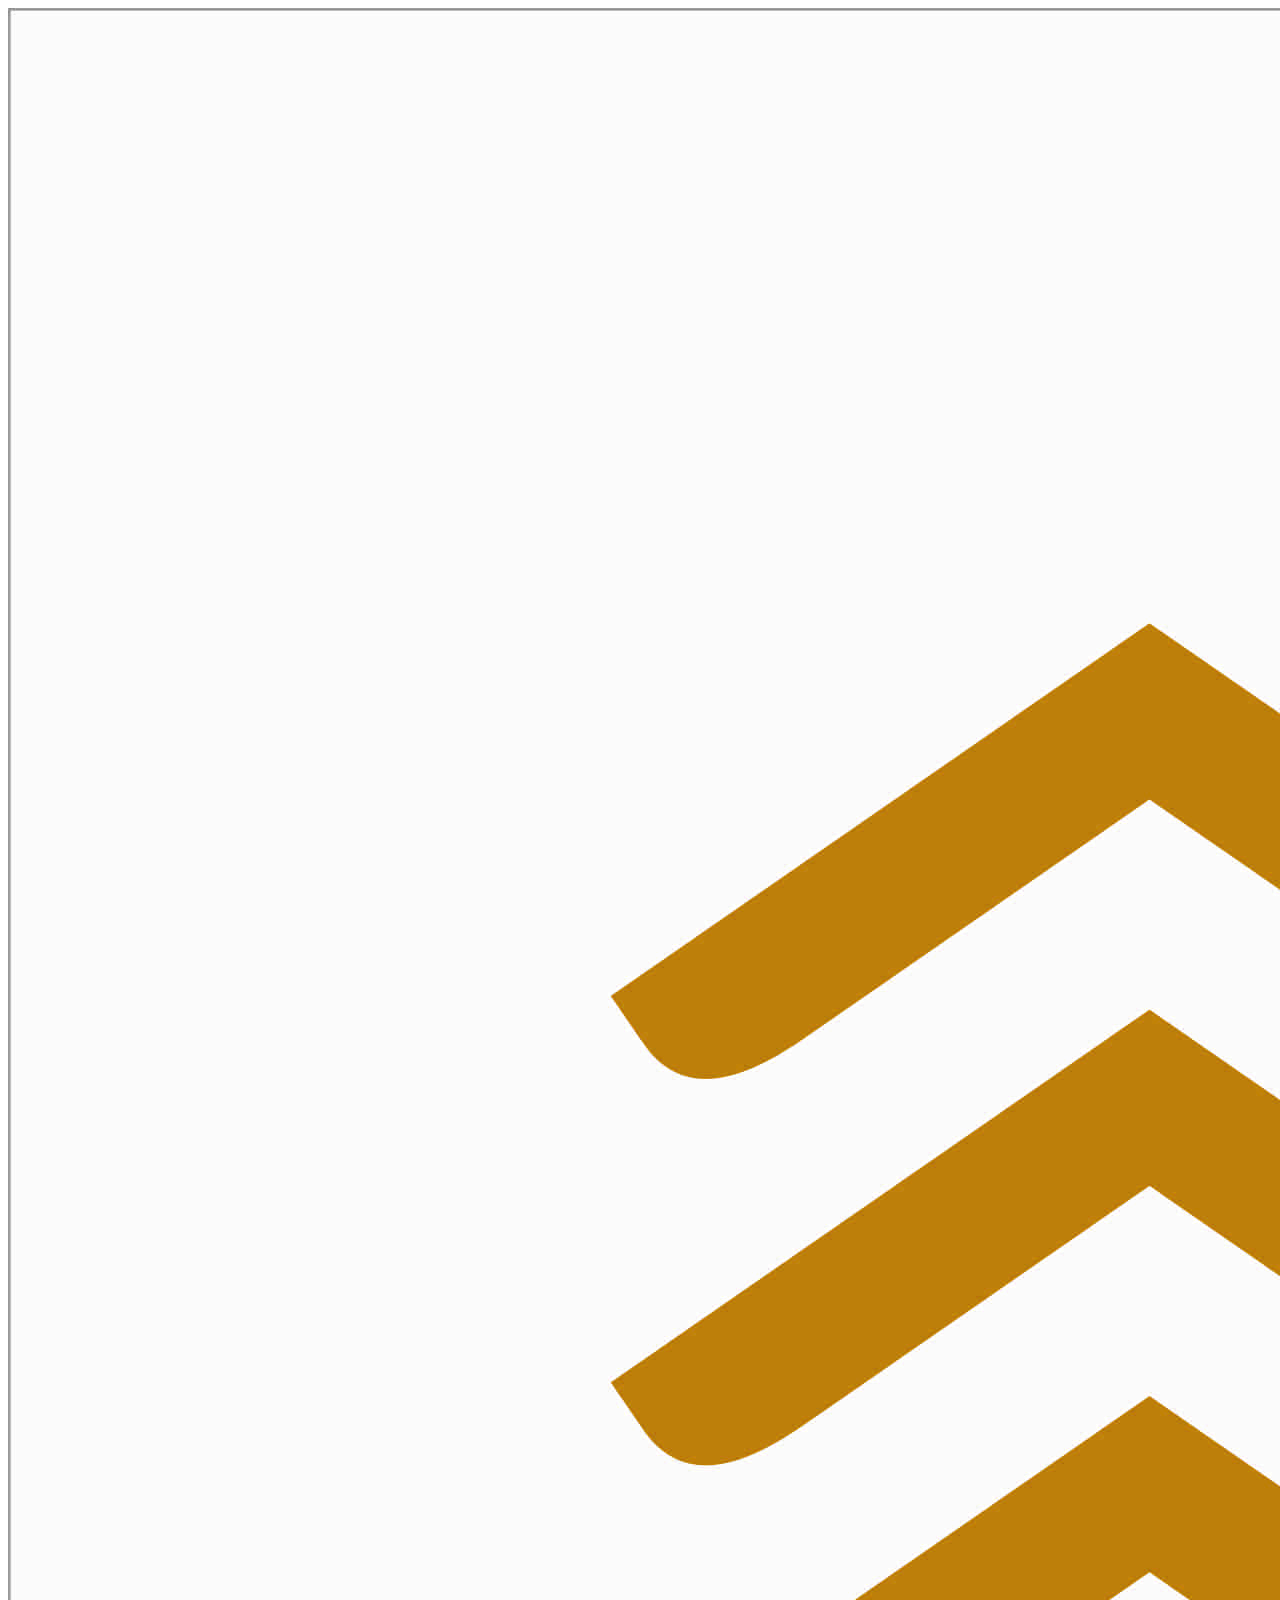
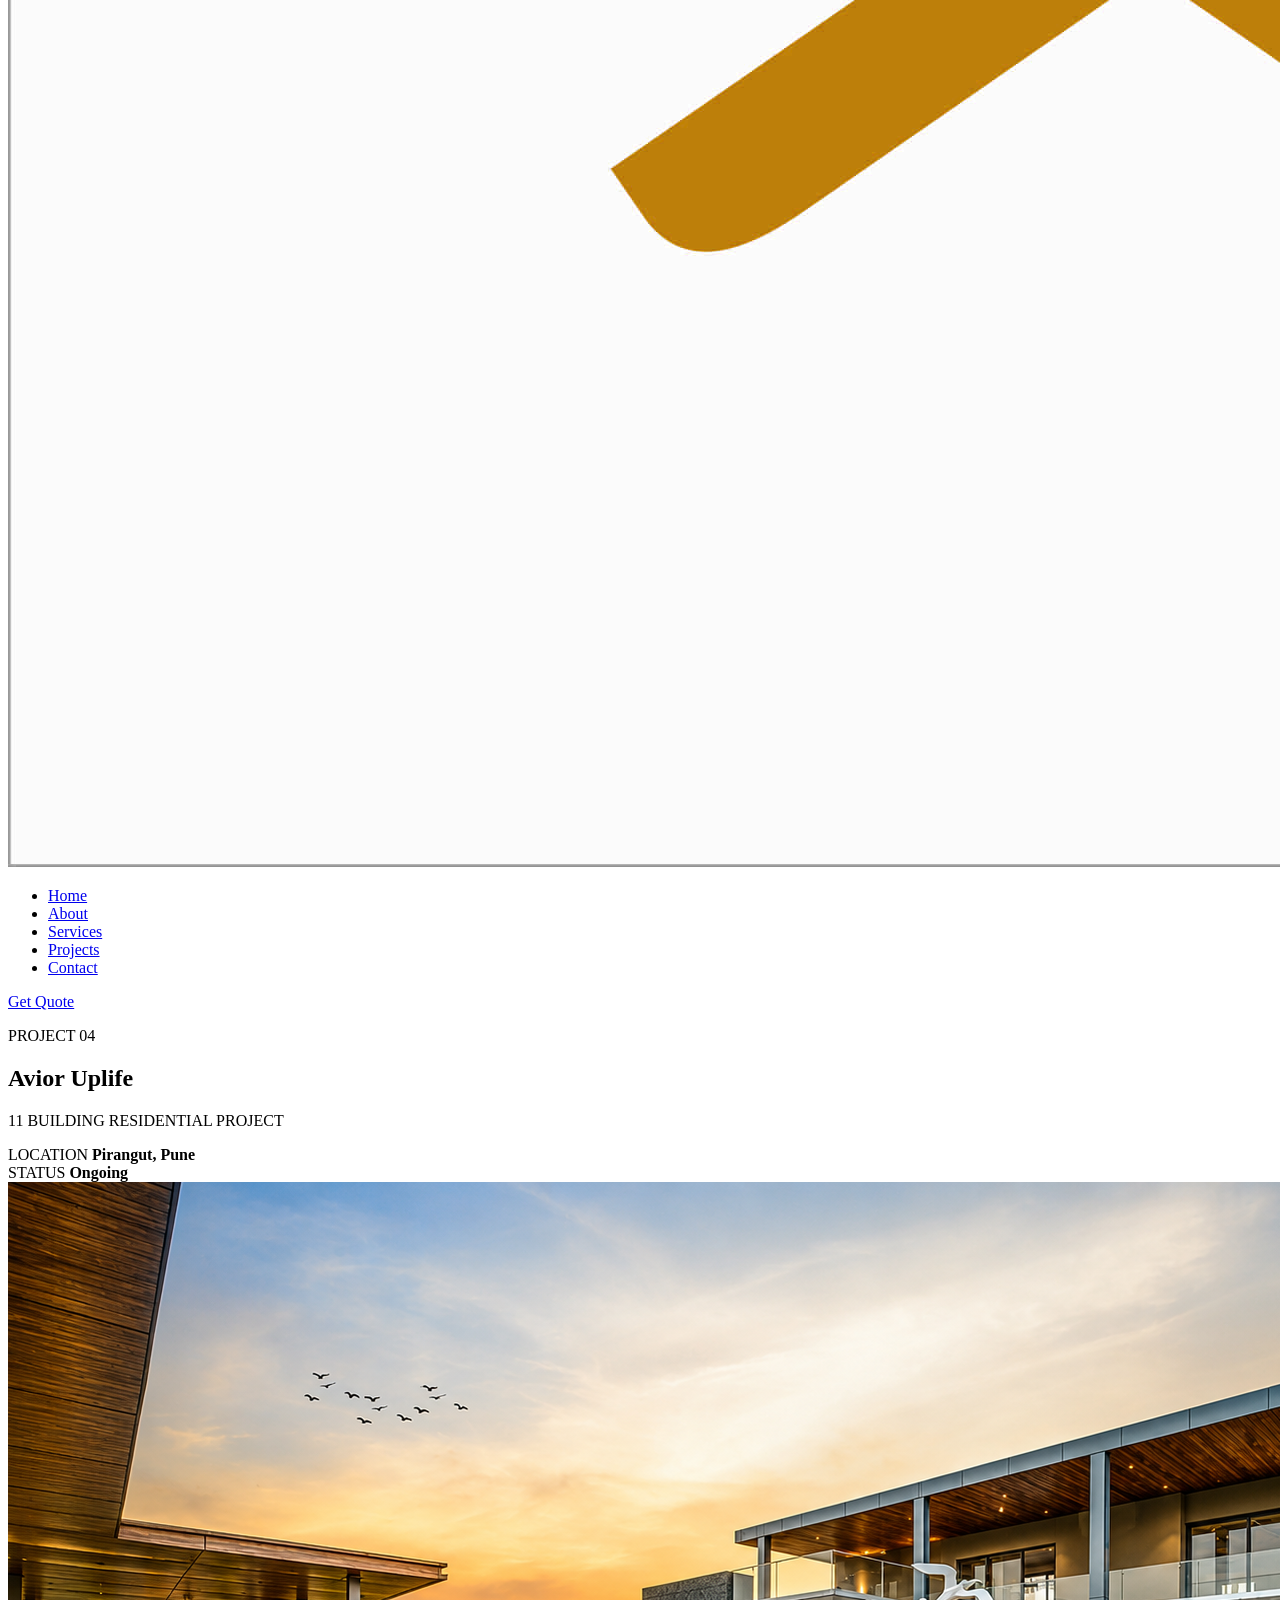
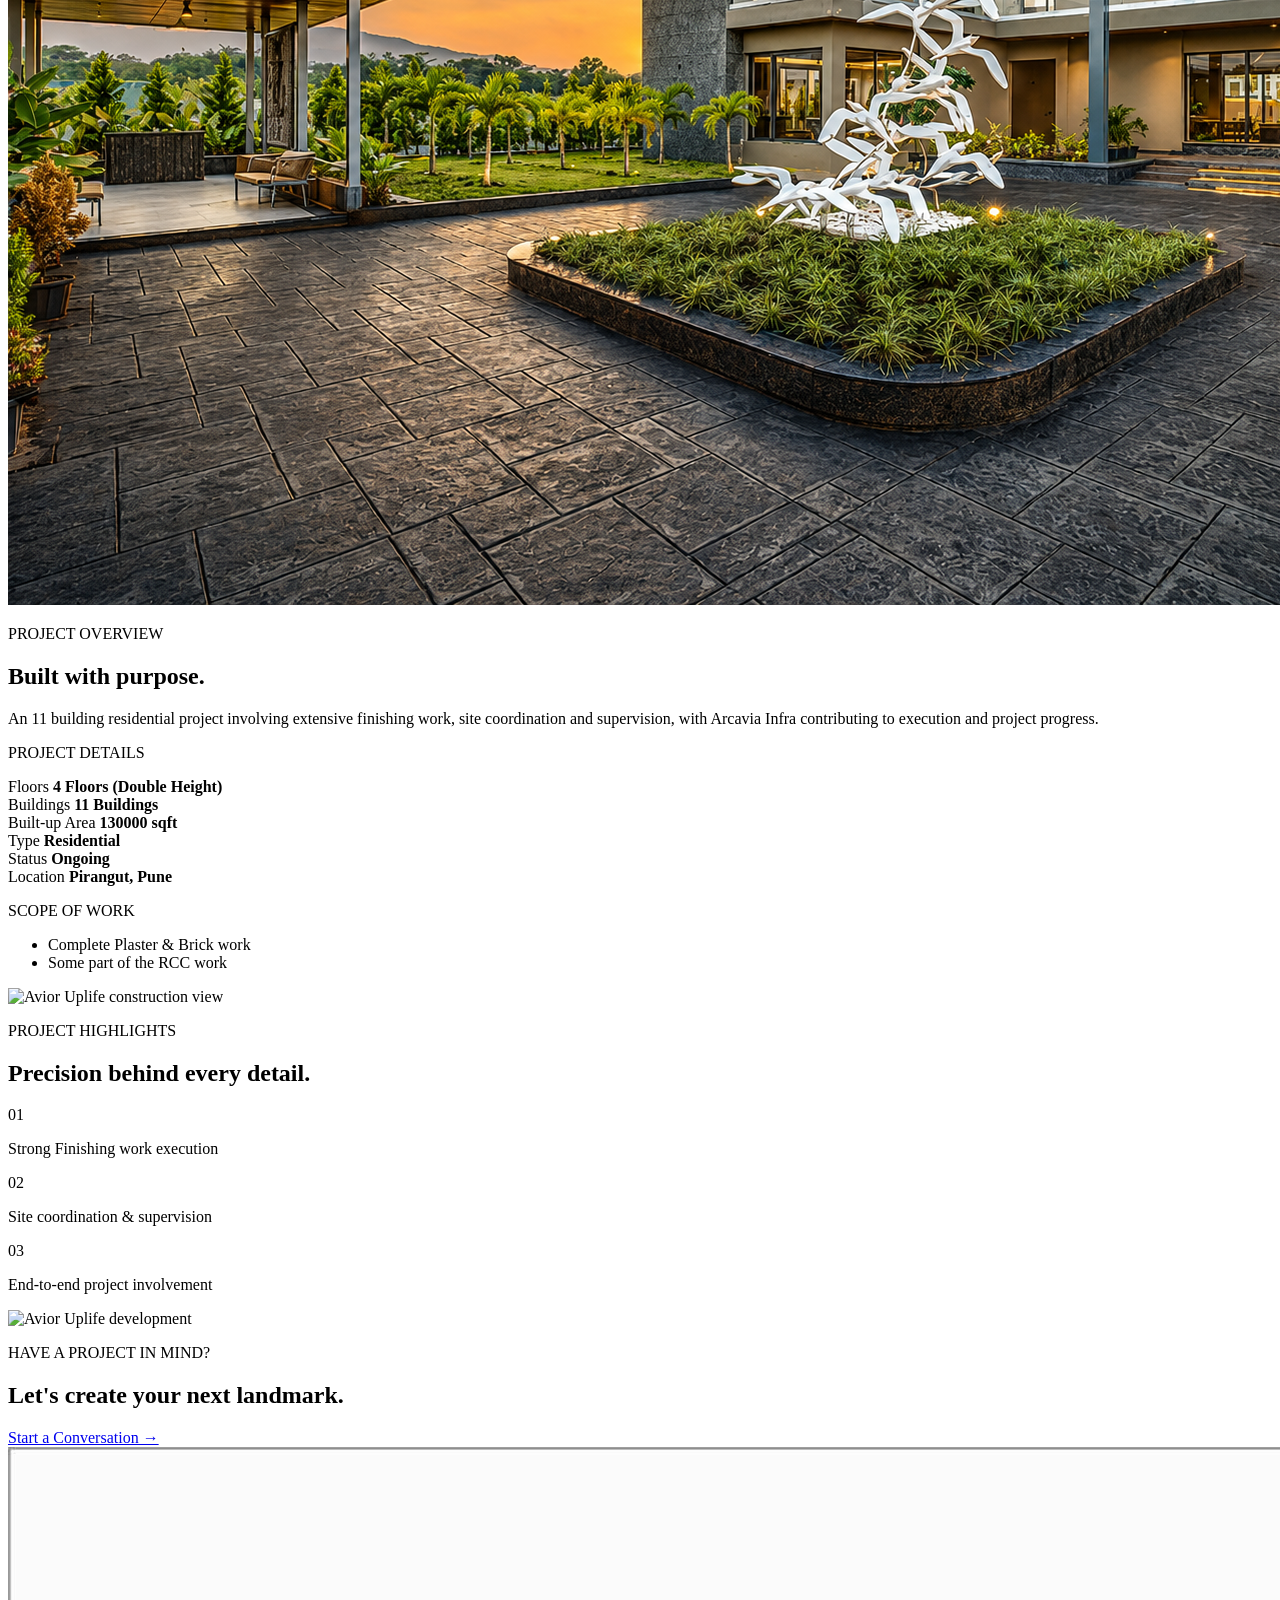
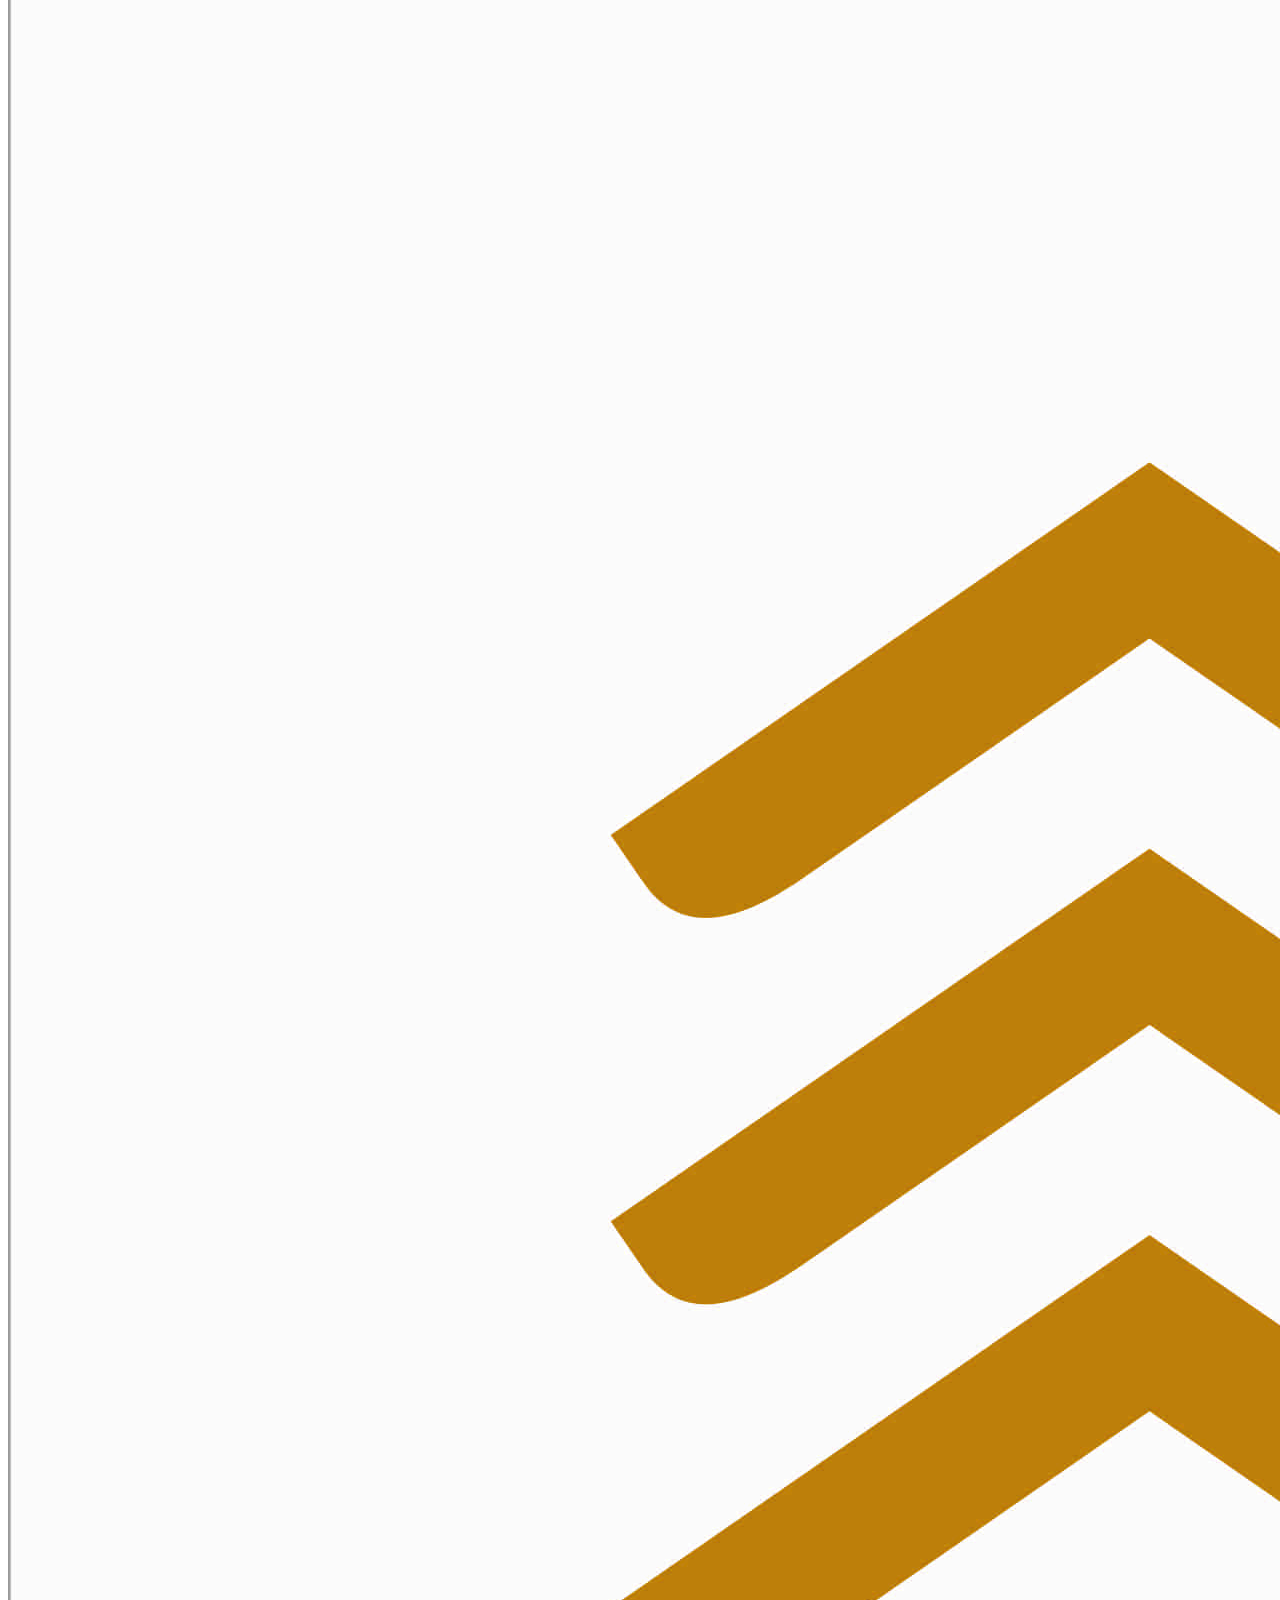
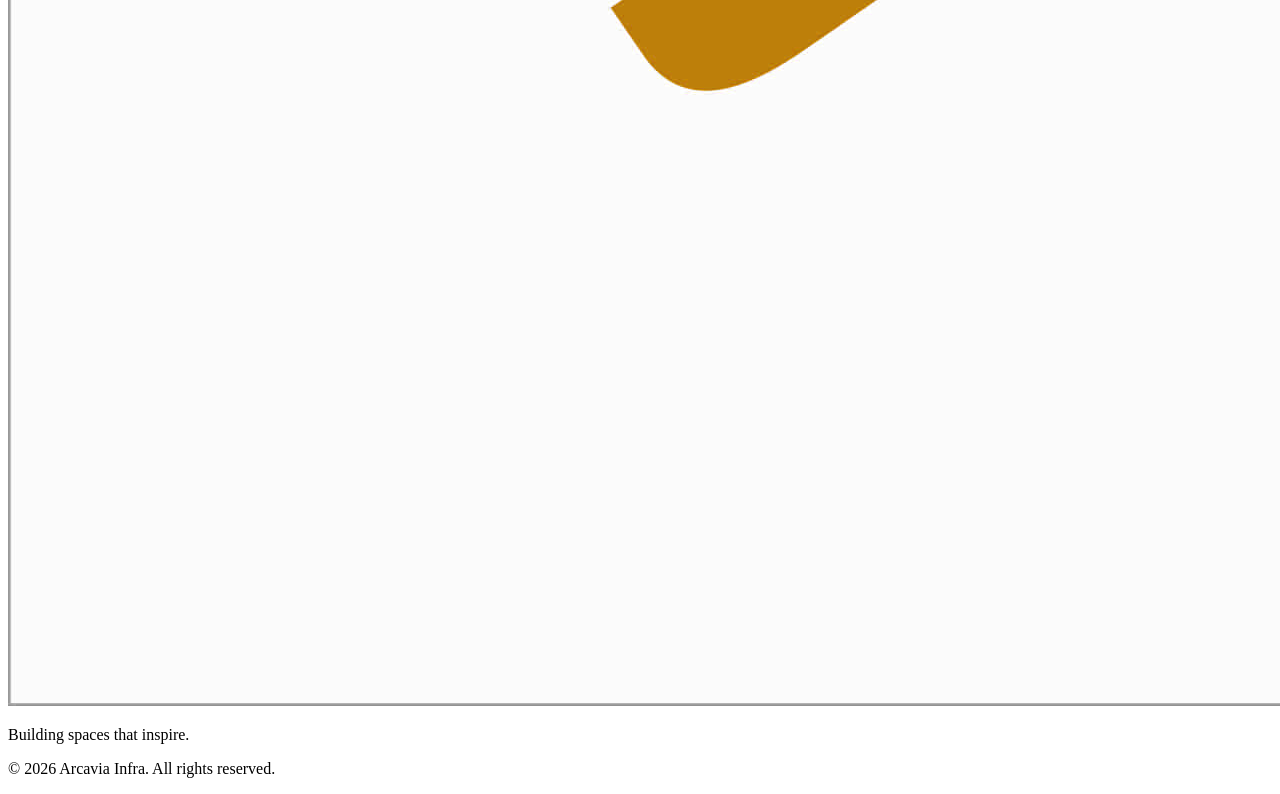
==== avioruplife.html @ a392d211 "Initial website" ====
<!DOCTYPE html>
<html lang="en">

<head>

    <meta charset="UTF-8">

    <meta
        name="viewport"
        content="width=device-width, initial-scale=1.0"
    >

    <title>Avior Uplife | Arcavia Infra</title>


    <!-- =====================================================
         GOOGLE FONTS
    ====================================================== -->

    <link rel="preconnect" href="https://fonts.googleapis.com">

    <link rel="preconnect" href="https://fonts.gstatic.com" crossorigin>

    <link
        href="https://fonts.googleapis.com/css2?family=Cormorant+Garamond:wght@500;600;700&family=Manrope:wght@300;400;500;600;700;800&display=swap"
        rel="stylesheet"
    >


    <!-- =====================================================
         PROJECT CSS
    ====================================================== -->

    <link
        rel="stylesheet"
        href="css/avioruplife.css"
    >

</head>


<body>


<!-- =====================================================
     CUSTOM CURSOR
===================================================== -->

<div class="cursor"></div>

<div class="cursor-dot"></div>



<!-- =====================================================
     NAVBAR
===================================================== -->

<header class="site-header">

    <nav class="navbar">


        <!-- LOGO -->

        <a
            href="index.html"
            class="logo"
        >

            <img
                src="Assets/Images/logo.png"
                alt="Arcavia Infra"
            >

        </a>



        <!-- NAVIGATION -->

        <ul class="nav-links">

            <li>
                <a href="index.html">
                    Home
                </a>
            </li>


            <li>
                <a href="index.html#about">
                    About
                </a>
            </li>


            <li>
                <a href="index.html#services">
                    Services
                </a>
            </li>


            <li>
                <a href="projects.html">
                    Projects
                </a>
            </li>


            <li>
                <a href="index.html#contact">
                    Contact
                </a>
            </li>

        </ul>



        <!-- GET QUOTE -->

        <a
            href="index.html#contact"
            class="quote-button"
        >
            Get Quote
        </a>


    </nav>

</header>




<!-- =====================================================
     PROJECT INTRO
===================================================== -->

<section class="project-intro">

    <div class="intro-content">


        <p class="section-tag">
            PROJECT 04
        </p>


        <h1>
            Avior <span>Uplife</span>
        </h1>


        <p class="project-category">
            11 BUILDING RESIDENTIAL PROJECT
        </p>


        <div class="project-meta">


            <!-- LOCATION -->

            <div class="meta-item">

                <span>
                    LOCATION
                </span>

                <strong>
                    Pirangut, Pune
                </strong>

            </div>



            <!-- STATUS -->

            <div class="meta-item">

                <span>
                    STATUS
                </span>

                <strong>
                    Ongoing
                </strong>

            </div>


        </div>

    </div>

</section>




<!-- =====================================================
     IMAGE 01
===================================================== -->

<section class="project-image-section">

    <div class="project-image-wrapper">

        <img
            src="Assets/Images/AviorUplife.png"
            alt="Avior Uplife residential development"
        >

    </div>

</section>




<!-- =====================================================
     PROJECT OVERVIEW
===================================================== -->

<section class="overview-section">


    <div class="overview-title">

        <p class="section-tag">
            PROJECT OVERVIEW
        </p>


        <h2>
            Built with
            <span>purpose.</span>
        </h2>

    </div>



    <div class="overview-text">

        <p>

            An 11 building residential project
            involving extensive finishing work,
            site coordination and supervision,
            with Arcavia Infra contributing to
            execution and project progress.

        </p>

    </div>


</section>




<!-- =====================================================
     PROJECT INFORMATION
===================================================== -->

<section class="information-section">


    <!-- =================================================
         PROJECT DETAILS
    ================================================== -->

    <div class="information-block">

        <p class="section-tag">
            PROJECT DETAILS
        </p>


        <div class="information-list">


            <!-- FLOORS -->

            <div class="information-row">

                <span>
                    Floors
                </span>

                <strong>
                    4 Floors (Double Height)
                </strong>

            </div>



            <!-- BUILDINGS -->

            <div class="information-row">

                <span>
                    Buildings
                </span>

                <strong>
                    11 Buildings
                </strong>

            </div>



            <!-- AREA -->

            <div class="information-row">

                <span>
                    Built-up Area
                </span>

                <strong>
                    130000 sqft
                </strong>

            </div>



            <!-- TYPE -->

            <div class="information-row">

                <span>
                    Type
                </span>

                <strong>
                    Residential
                </strong>

            </div>



            <!-- STATUS -->

            <div class="information-row">

                <span>
                    Status
                </span>

                <strong>
                    Ongoing
                </strong>

            </div>



            <!-- LOCATION -->

            <div class="information-row">

                <span>
                    Location
                </span>

                <strong>
                    Pirangut, Pune
                </strong>

            </div>


        </div>

    </div>



    <!-- =================================================
         SCOPE OF WORK
    ================================================== -->

    <div class="information-block">

        <p class="section-tag">
            SCOPE OF WORK
        </p>


        <ul class="scope-list">

            <li>
                Complete Plaster &amp; Brick work
            </li>

            <li>
                Some part of the RCC work
            </li>

        </ul>


    </div>


</section>




<!-- =====================================================
     IMAGE 02
===================================================== -->

<section class="project-image-section gallery-section">

    <div class="project-image-wrapper">

        <img
            src="Assets/Images/AviorUplife2.png"
            alt="Avior Uplife construction view"
        >

    </div>

</section>




<!-- =====================================================
     PROJECT HIGHLIGHTS
===================================================== -->

<section class="highlights-section">


    <div class="highlights-title">

        <p class="section-tag">
            PROJECT HIGHLIGHTS
        </p>


        <h2>

            Precision behind
            <span>every detail.</span>

        </h2>

    </div>



    <div class="highlights-list">


        <!-- HIGHLIGHT 01 -->

        <div class="highlight-item">

            <span>
                01
            </span>

            <p>
                Strong Finishing work execution
            </p>

        </div>



        <!-- HIGHLIGHT 02 -->

        <div class="highlight-item">

            <span>
                02
            </span>

            <p>
                Site coordination &amp; supervision
            </p>

        </div>



        <!-- HIGHLIGHT 03 -->

        <div class="highlight-item">

            <span>
                03
            </span>

            <p>
                End-to-end project involvement
            </p>

        </div>


    </div>


</section>




<!-- =====================================================
     IMAGE 03
===================================================== -->

<section class="project-image-section gallery-section">

    <div class="project-image-wrapper">

        <img
            src="Assets/Images/AviorUplife3.png"
            alt="Avior Uplife development"
        >

    </div>

</section>




<!-- =====================================================
     CTA
===================================================== -->

<section class="project-cta">


    <p class="section-tag">
        HAVE A PROJECT IN MIND?
    </p>


    <h2>

        Let's create your
        <span>next landmark.</span>

    </h2>


    <a
        href="index.html#contact"
        class="primary-button"
    >

        Start a Conversation →

    </a>


</section>




<!-- =====================================================
     FOOTER
===================================================== -->

<footer class="site-footer">


    <div class="footer-left">

        <img
            src="Assets/Images/logo.png"
            alt="Arcavia Infra"
        >


        <p>
            Building spaces that inspire.
        </p>

    </div>


    <p class="copyright">

        © 2026 Arcavia Infra. All rights reserved.

    </p>


</footer>




<!-- =====================================================
     JAVASCRIPT
===================================================== -->

<script src="JS/main.js"></script>


</body>

</html>
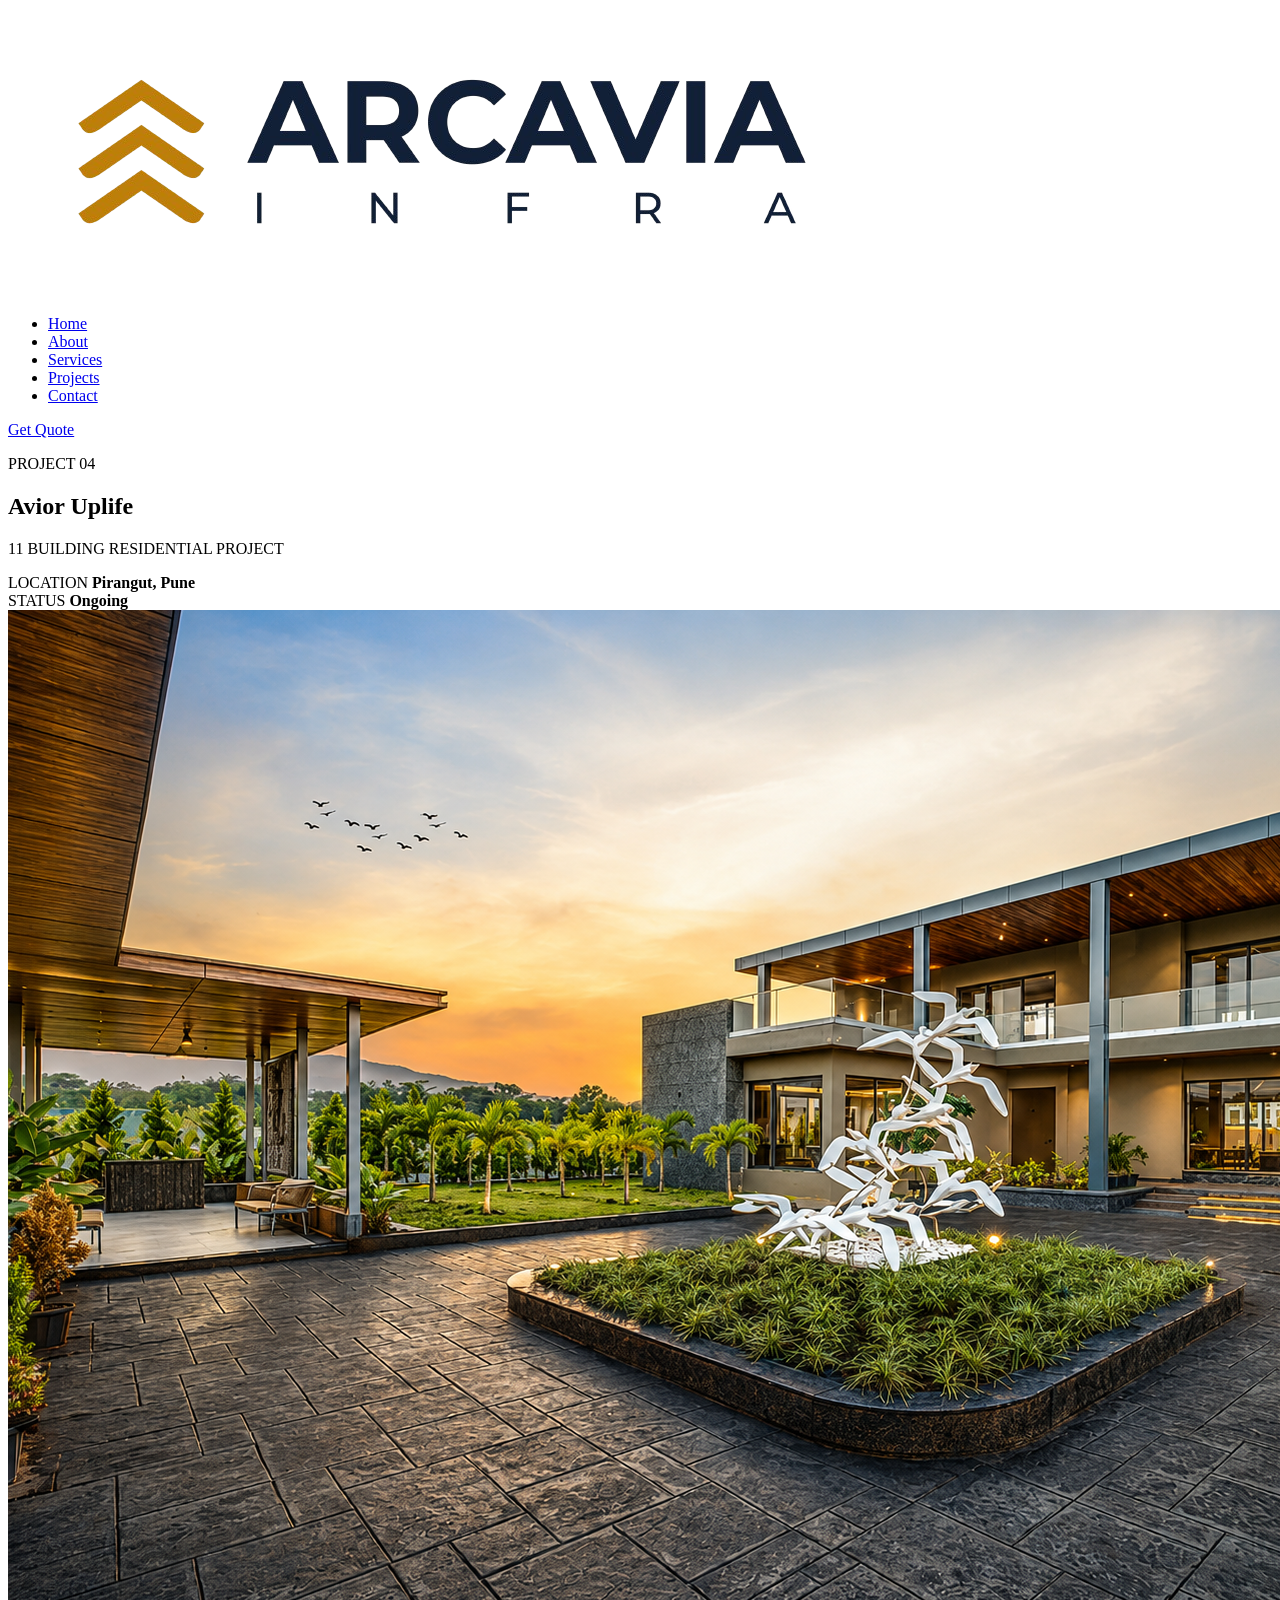
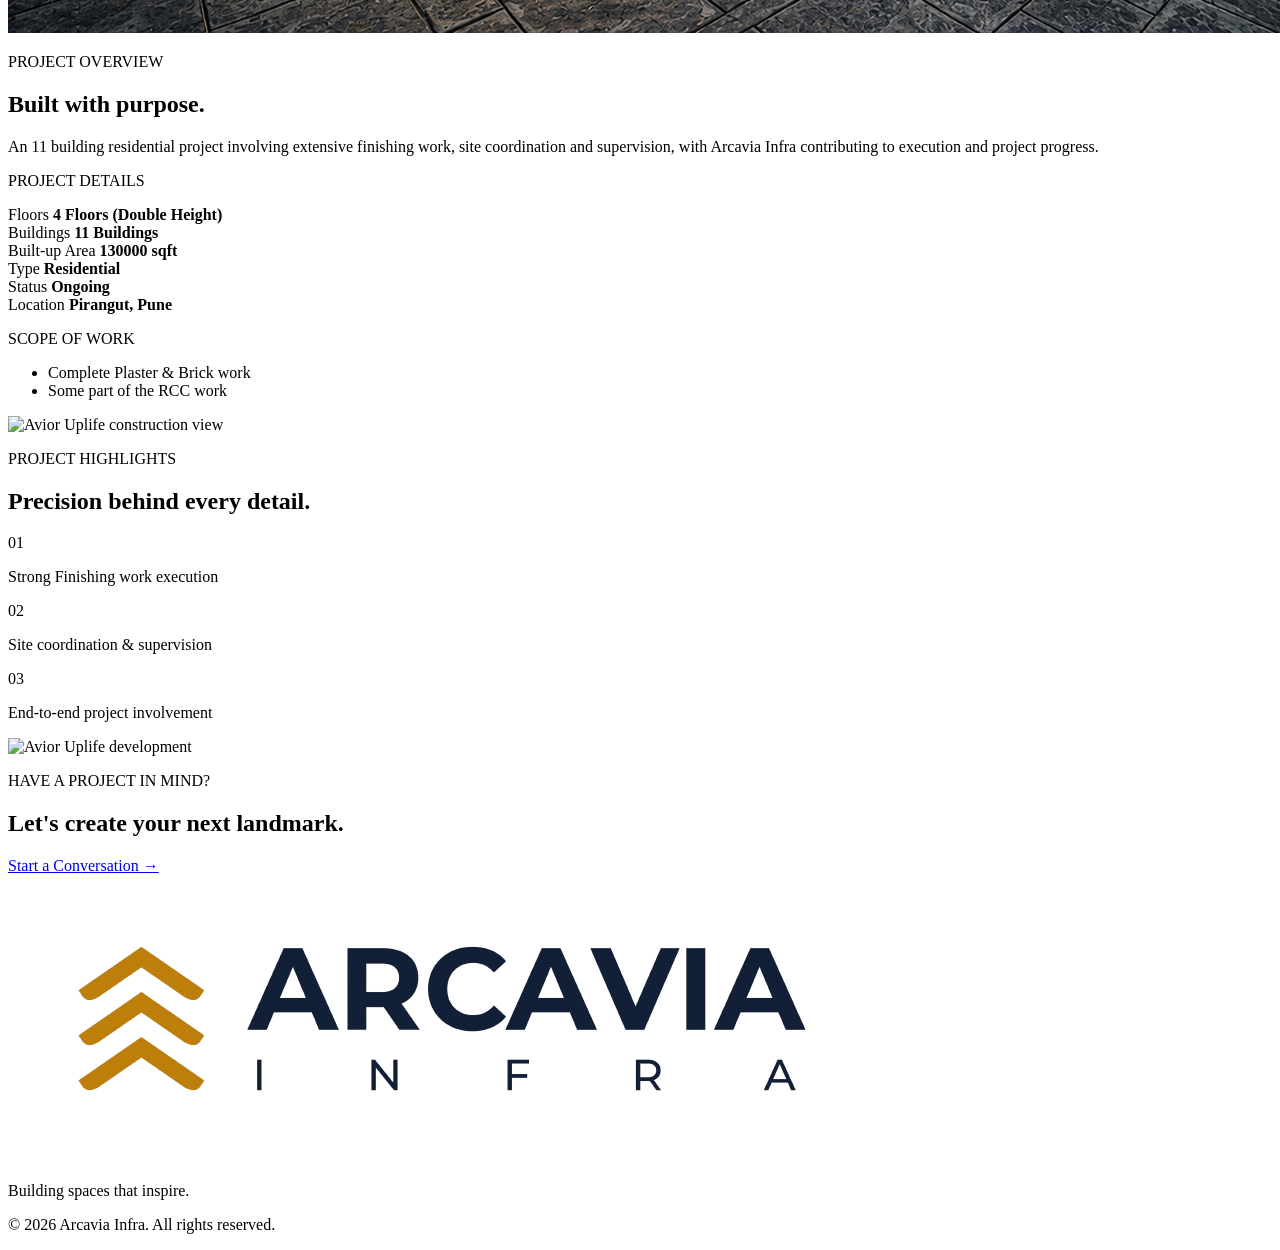
==== commit 6dc65c3b: "Final" ====
--- a/avioruplife.html
+++ b/avioruplife.html
@@ -122,7 +122,7 @@
         <!-- GET QUOTE -->
 
         <a
-            href="index.html#contact"
+            href="https://wa.me/919607046753"
             class="quote-button"
         >
             Get Quote
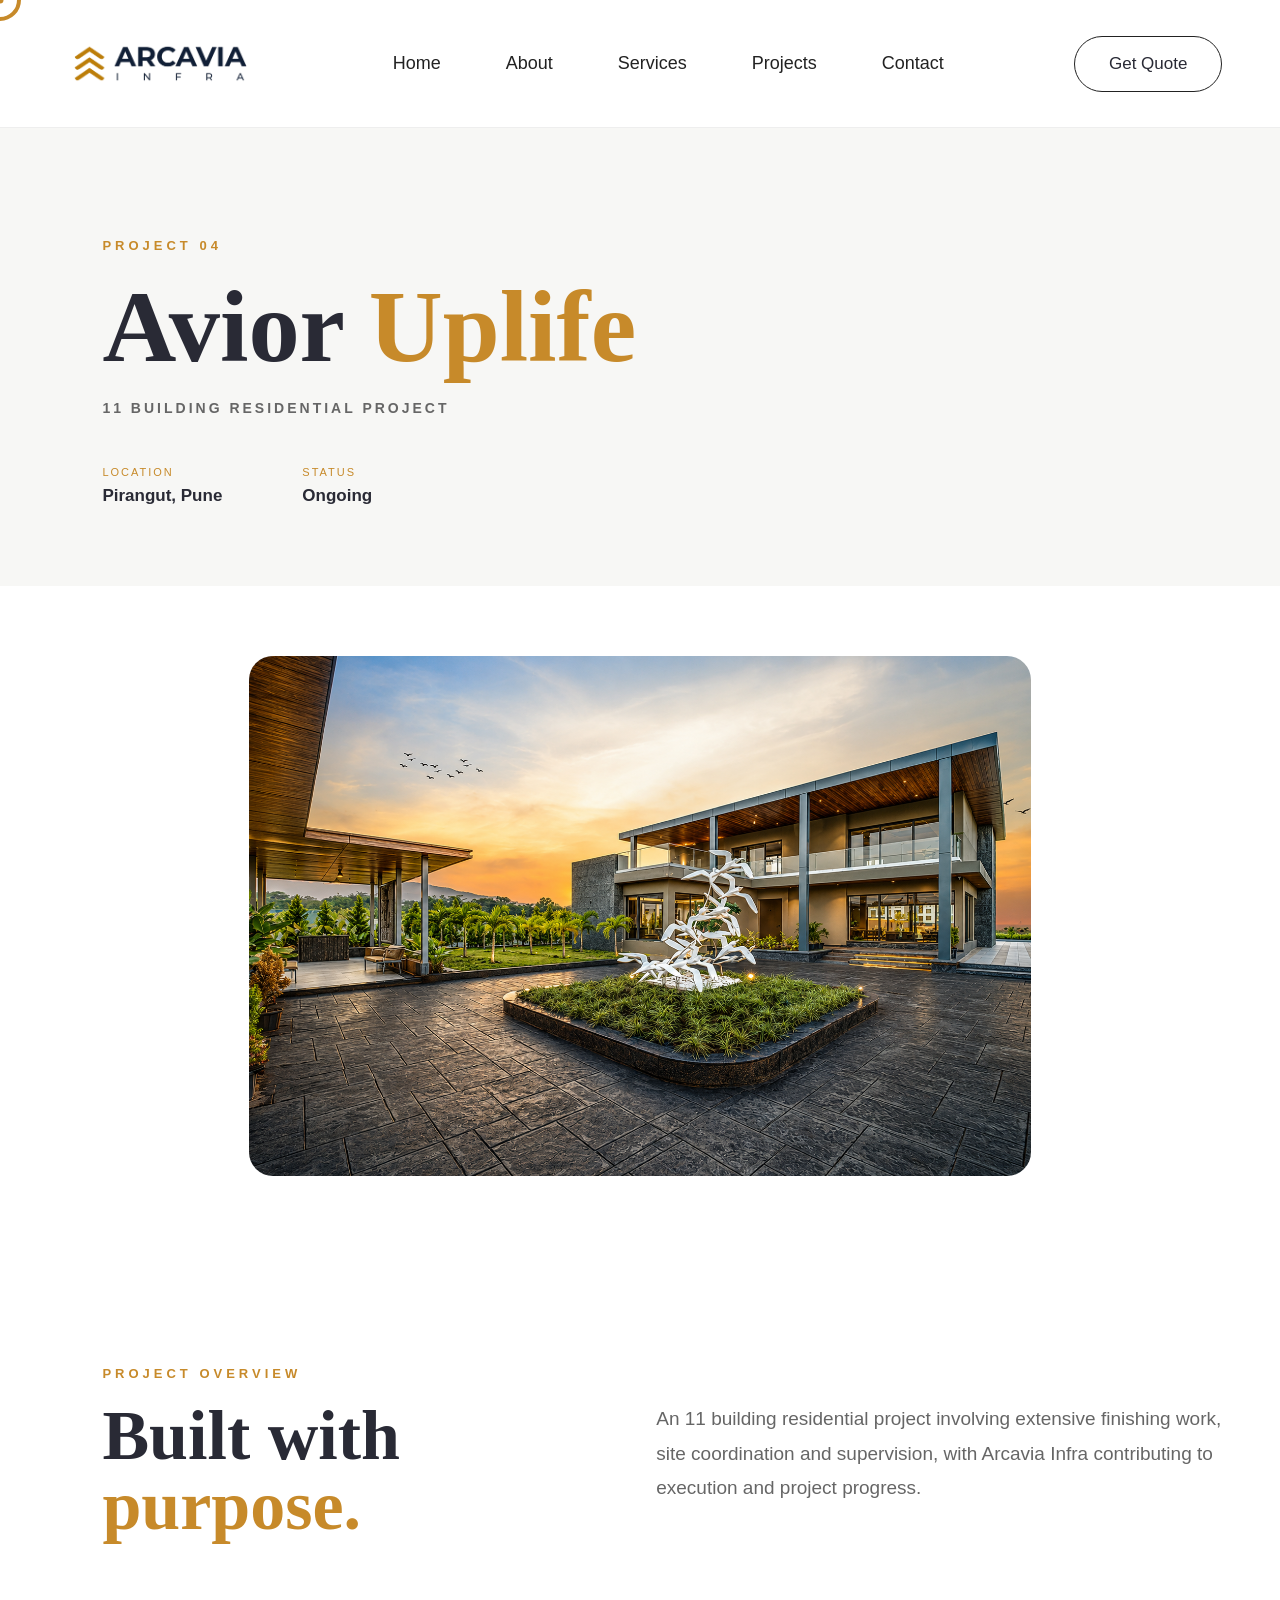
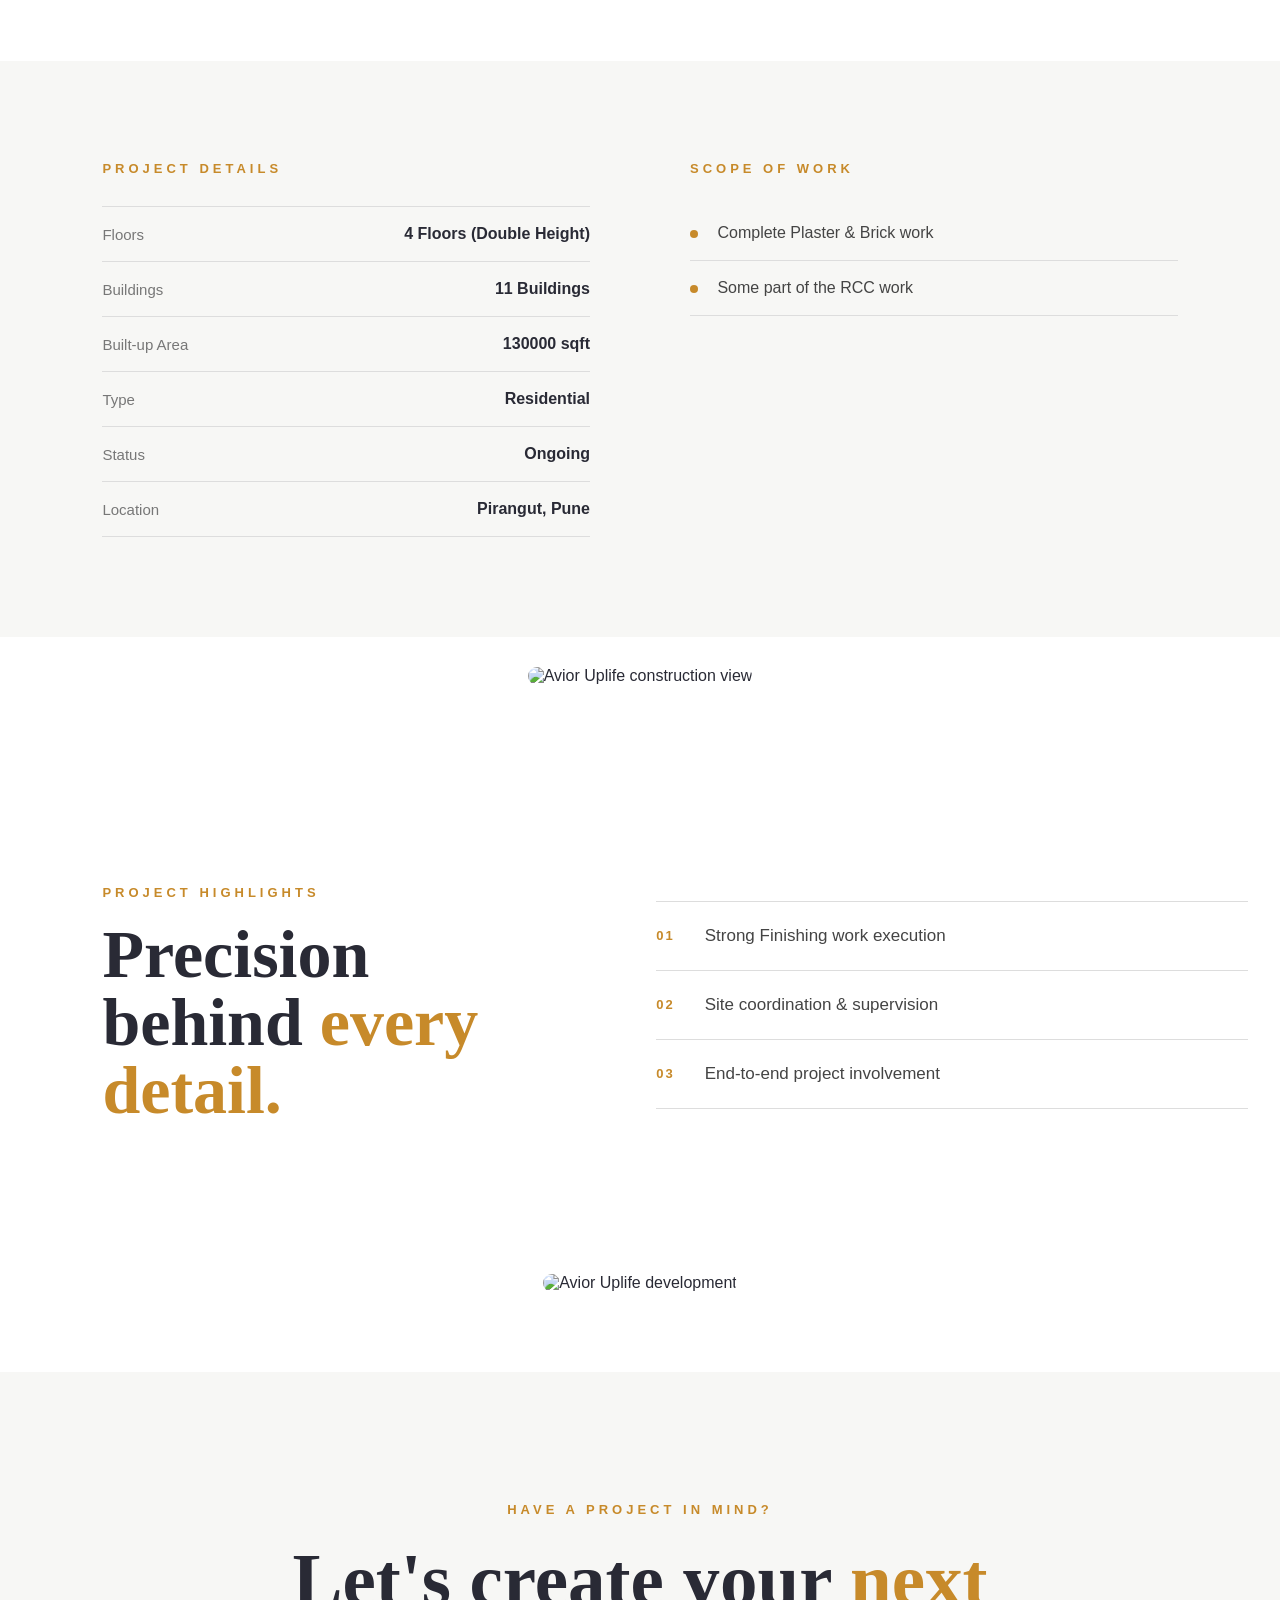
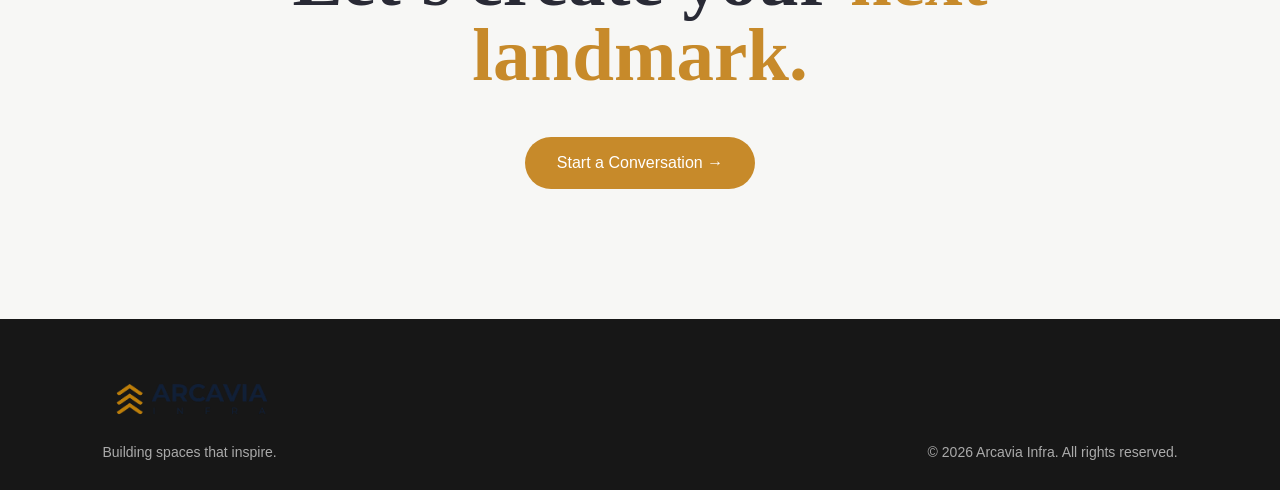
==== commit 34295501: "Final" ====
--- a/avioruplife.html
+++ b/avioruplife.html
@@ -33,7 +33,7 @@
 
     <link
         rel="stylesheet"
-        href="css/avioruplife.css"
+        href="Css/avioruplife.css"
     >
 
 </head>
--- a/Css/avioruplife.css
+++ b/Css/avioruplife.css
@@ -0,0 +1,1407 @@
+/* =====================================================
+   MECCA AVENUE
+   PROJECT DETAIL PAGE
+===================================================== */
+
+
+/* =====================================================
+   RESET
+===================================================== */
+
+* {
+
+    margin: 0;
+
+    padding: 0;
+
+    box-sizing: border-box;
+
+}
+
+
+html {
+
+    scroll-behavior: smooth;
+
+}
+
+
+body {
+
+    font-family: 'Manrope', sans-serif;
+
+    background: #ffffff;
+
+    color: #292A35;
+
+    overflow-x: hidden;
+
+}
+
+
+img {
+
+    max-width: 100%;
+
+}
+
+
+a {
+
+    text-decoration: none;
+
+    color: inherit;
+
+}
+
+
+
+/* =====================================================
+   CUSTOM CURSOR
+===================================================== */
+
+@media (min-width: 993px) {
+
+
+    * {
+
+        cursor: none !important;
+
+    }
+
+
+    .cursor {
+
+        position: fixed;
+
+        width: 42px;
+
+        height: 42px;
+
+        border: 4px solid #C78A2A;
+
+        border-radius: 50%;
+
+        pointer-events: none;
+
+        z-index: 99999;
+
+        transform: translate(-50%, -50%);
+
+        transition:
+
+            width .25s ease,
+
+            height .25s ease,
+
+            background .25s ease;
+
+    }
+
+
+    .cursor-dot {
+
+        position: fixed;
+
+        width: 7px;
+
+        height: 7px;
+
+        background: #C78A2A;
+
+        border-radius: 50%;
+
+        pointer-events: none;
+
+        z-index: 100000;
+
+        transform: translate(-50%, -50%);
+
+    }
+
+
+    .cursor.hover {
+
+        width: 68px;
+
+        height: 68px;
+
+        background: rgba(199, 138, 42, 0.12);
+
+    }
+
+}
+
+
+
+/* =====================================================
+   NAVBAR
+===================================================== */
+
+.site-header {
+
+    position: sticky;
+
+    top: 0;
+
+    left: 0;
+
+    width: 100%;
+
+    height: 128px;
+
+    background: #ffffff;
+
+    z-index: 1000;
+
+    border-bottom: 1px solid #eeeeee;
+
+}
+
+
+.navbar {
+
+    width: 100%;
+
+    height: 100%;
+
+    padding: 0 4.5%;
+
+    display: flex;
+
+    align-items: center;
+
+    justify-content: space-between;
+
+}
+
+
+/* LOGO */
+
+.logo {
+
+    display: flex;
+
+    align-items: center;
+
+}
+
+
+.logo img {
+
+    width: 205px;
+
+    height: auto;
+
+    display: block;
+
+}
+
+
+
+/* NAV LINKS */
+
+.nav-links {
+
+    list-style: none;
+
+    display: flex;
+
+    align-items: center;
+
+    gap: 65px;
+
+}
+
+
+.nav-links a {
+
+    font-size: 18px;
+
+    font-weight: 500;
+
+    color: #222222;
+
+    transition: color .25s ease;
+
+}
+
+
+.nav-links a:hover {
+
+    color: #C78A2A;
+
+}
+
+
+
+/* GET QUOTE */
+
+.quote-button {
+
+    padding: 17px 34px;
+
+    border: 1px solid #222222;
+
+    border-radius: 40px;
+
+    font-size: 17px;
+
+    transition:
+
+        background .3s ease,
+
+        color .3s ease;
+
+}
+
+
+.quote-button:hover {
+
+    background: #C78A2A;
+
+    border-color: #C78A2A;
+
+    color: #ffffff;
+
+}
+
+
+
+/* =====================================================
+   COMMON SECTION TAG
+===================================================== */
+
+.section-tag {
+
+    font-size: 13px;
+
+    letter-spacing: 4px;
+
+    font-weight: 600;
+
+    color: #C78A2A;
+
+}
+
+
+
+/* =====================================================
+   PROJECT INTRO
+===================================================== */
+
+.project-intro {
+
+    padding: 110px 8% 80px;
+
+    background: #F7F7F5;
+
+}
+
+
+.intro-content {
+
+    max-width: 1000px;
+
+}
+
+
+.project-intro h1 {
+
+    font-family: 'Cormorant Garamond', serif;
+
+    font-size: clamp(65px, 8vw, 110px);
+
+    font-weight: 600;
+
+    line-height: .95;
+
+    margin: 25px 0;
+
+    color: #292A35;
+
+}
+
+
+.project-intro h1 span {
+
+    color: #C78A2A;
+
+}
+
+
+.project-category {
+
+    font-size: 14px;
+
+    font-weight: 600;
+
+    letter-spacing: 3px;
+
+    color: #666666;
+
+}
+
+
+.project-meta {
+
+    display: flex;
+
+    gap: 80px;
+
+    margin-top: 50px;
+
+}
+
+
+.meta-item {
+
+    display: flex;
+
+    flex-direction: column;
+
+    gap: 8px;
+
+}
+
+
+.meta-item span {
+
+    font-size: 11px;
+
+    letter-spacing: 2px;
+
+    color: #C78A2A;
+
+}
+
+
+.meta-item strong {
+
+    font-size: 17px;
+
+    font-weight: 600;
+
+}
+
+
+
+/* =====================================================
+   PROJECT IMAGES
+===================================================== */
+
+/*
+   IMPORTANT:
+
+   There is NO fixed-height image box.
+
+   The image keeps its ORIGINAL aspect ratio.
+
+   We only limit how large it can become.
+
+   Therefore:
+
+   - no cropping
+   - no stretching
+   - no giant full-screen images
+*/
+
+
+.project-image-section {
+
+    padding: 70px 8%;
+
+    background: #ffffff;
+
+    display: flex;
+
+    justify-content: center;
+
+}
+
+
+.project-image-wrapper {
+
+    width: 100%;
+
+    max-width: 900px;
+
+    display: flex;
+
+    justify-content: center;
+
+    align-items: center;
+
+}
+
+
+/* ACTUAL IMAGE */
+
+.project-image-wrapper img {
+
+    display: block;
+
+    width: auto;
+
+    height: auto;
+
+    max-width: 100%;
+
+    max-height: 520px;
+
+    object-fit: contain;
+
+    border-radius: 24px;
+
+}
+
+
+/*
+   Extra spacing between
+   the gallery sections
+*/
+
+.gallery-section {
+
+    padding-top: 30px;
+
+    padding-bottom: 80px;
+
+}
+
+
+
+/* =====================================================
+   PROJECT OVERVIEW
+===================================================== */
+
+.overview-section {
+
+    padding: 120px 8%;
+
+    display: grid;
+
+    grid-template-columns: 45% 55%;
+
+    gap: 70px;
+
+    align-items: center;
+
+}
+
+
+.overview-title h2 {
+
+    font-family: 'Cormorant Garamond', serif;
+
+    font-size: 70px;
+
+    font-weight: 600;
+
+    line-height: 1;
+
+    margin-top: 20px;
+
+}
+
+
+.overview-title h2 span {
+
+    color: #C78A2A;
+
+}
+
+
+.overview-text p {
+
+    max-width: 620px;
+
+    font-size: 19px;
+
+    line-height: 1.8;
+
+    color: #666666;
+
+}
+
+
+
+/* =====================================================
+   INFORMATION
+===================================================== */
+
+.information-section {
+
+    padding: 100px 8%;
+
+    background: #F7F7F5;
+
+    display: grid;
+
+    grid-template-columns: 1fr 1fr;
+
+    gap: 100px;
+
+}
+
+
+.information-block .section-tag {
+
+    margin-bottom: 30px;
+
+}
+
+
+.information-list {
+
+    border-top: 1px solid #dddddd;
+
+}
+
+
+.information-row {
+
+    display: flex;
+
+    justify-content: space-between;
+
+    align-items: center;
+
+    padding: 18px 0;
+
+    border-bottom: 1px solid #dddddd;
+
+    gap: 30px;
+
+}
+
+
+.information-row span {
+
+    color: #777777;
+
+    font-size: 15px;
+
+}
+
+
+.information-row strong {
+
+    font-size: 16px;
+
+    font-weight: 600;
+
+    color: #292A35;
+
+    text-align: right;
+
+}
+
+
+
+/* =====================================================
+   SCOPE
+===================================================== */
+
+.scope-list {
+
+    list-style: none;
+
+    padding: 0;
+
+}
+
+
+.scope-list li {
+
+    padding: 18px 0;
+
+    border-bottom: 1px solid #dddddd;
+
+    font-size: 16px;
+
+    color: #444444;
+
+}
+
+
+.scope-list li::before {
+
+    content: "";
+
+    display: inline-block;
+
+    width: 8px;
+
+    height: 8px;
+
+    margin-right: 15px;
+
+    background: #C78A2A;
+
+    border-radius: 50%;
+
+}
+
+
+
+/* =====================================================
+   HIGHLIGHTS
+===================================================== */
+
+.highlights-section {
+
+    padding: 120px 8%;
+
+    display: grid;
+
+    grid-template-columns: 45% 55%;
+
+    gap: 70px;
+
+    align-items: center;
+
+}
+
+
+.highlights-title h2 {
+
+    font-family: 'Cormorant Garamond', serif;
+
+    font-size: 68px;
+
+    font-weight: 600;
+
+    line-height: 1;
+
+    margin-top: 20px;
+
+}
+
+
+.highlights-title h2 span {
+
+    color: #C78A2A;
+
+}
+
+
+.highlights-list {
+
+    border-top: 1px solid #dddddd;
+
+}
+
+
+.highlight-item {
+
+    display: flex;
+
+    align-items: center;
+
+    gap: 30px;
+
+    padding: 24px 0;
+
+    border-bottom: 1px solid #dddddd;
+
+}
+
+
+.highlight-item span {
+
+    color: #C78A2A;
+
+    font-size: 13px;
+
+    letter-spacing: 2px;
+
+    font-weight: 600;
+
+}
+
+
+.highlight-item p {
+
+    font-size: 17px;
+
+    color: #444444;
+
+}
+
+
+
+/* =====================================================
+   CTA
+===================================================== */
+
+.project-cta {
+
+    padding: 130px 8%;
+
+    text-align: center;
+
+    background: #F7F7F5;
+
+}
+
+
+.project-cta h2 {
+
+    max-width: 850px;
+
+    margin: 25px auto 45px;
+
+    font-family: 'Cormorant Garamond', serif;
+
+    font-size: 75px;
+
+    font-weight: 600;
+
+    line-height: 1;
+
+}
+
+
+.project-cta h2 span {
+
+    color: #C78A2A;
+
+}
+
+
+.primary-button {
+
+    display: inline-block;
+
+    padding: 17px 32px;
+
+    background: #C78A2A;
+
+    color: #ffffff;
+
+    border-radius: 40px;
+
+    font-size: 16px;
+
+    transition:
+
+        transform .3s ease,
+
+        background .3s ease;
+
+}
+
+
+.primary-button:hover {
+
+    background: #a96f18;
+
+    transform: translateY(-3px);
+
+}
+
+
+
+/* =====================================================
+   FOOTER
+===================================================== */
+
+.site-footer {
+
+    background: #171717;
+
+    color: #ffffff;
+
+    padding: 50px 8% 30px;
+
+    display: flex;
+
+    justify-content: space-between;
+
+    align-items: flex-end;
+
+    gap: 40px;
+
+}
+
+
+.footer-left img {
+
+    width: 180px;
+
+    height: auto;
+
+    display: block;
+
+    margin-bottom: 15px;
+
+}
+
+
+.footer-left p {
+
+    margin: 0;
+
+    color: #aaaaaa;
+
+    font-size: 14px;
+
+}
+
+
+.copyright {
+
+    margin: 0;
+
+    color: #aaaaaa;
+
+    font-size: 14px;
+
+}
+
+
+
+/* =====================================================
+   TABLET
+===================================================== */
+
+@media (max-width: 992px) {
+
+
+    /* NAVBAR */
+
+    .site-header {
+
+        height: 105px;
+
+    }
+
+
+    .navbar {
+
+        padding: 0 5%;
+
+    }
+
+
+    .logo img {
+
+        width: 175px;
+
+    }
+
+
+    .nav-links {
+
+        gap: 25px;
+
+    }
+
+
+    .nav-links a {
+
+        font-size: 15px;
+
+    }
+
+
+    .quote-button {
+
+        padding: 13px 22px;
+
+        font-size: 15px;
+
+    }
+
+
+
+    /* INTRO */
+
+    .project-intro {
+
+        padding: 90px 7% 70px;
+
+    }
+
+
+
+    /* IMAGES */
+
+    .project-image-section {
+
+        padding: 50px 7%;
+
+    }
+
+
+    .project-image-wrapper {
+
+        max-width: 760px;
+
+    }
+
+
+    .project-image-wrapper img {
+
+        max-height: 450px;
+
+    }
+
+
+
+    /* OVERVIEW */
+
+    .overview-section {
+
+        grid-template-columns: 1fr;
+
+        gap: 40px;
+
+        padding: 90px 7%;
+
+    }
+
+
+
+    /* INFORMATION */
+
+    .information-section {
+
+        grid-template-columns: 1fr;
+
+        gap: 60px;
+
+        padding: 80px 7%;
+
+    }
+
+
+
+    /* HIGHLIGHTS */
+
+    .highlights-section {
+
+        grid-template-columns: 1fr;
+
+        gap: 45px;
+
+        padding: 90px 7%;
+
+    }
+
+
+
+    /* CTA */
+
+    .project-cta h2 {
+
+        font-size: 62px;
+
+    }
+
+
+
+}
+
+
+
+/* =====================================================
+   MOBILE
+===================================================== */
+
+@media (max-width: 600px) {
+
+
+    /* NAVBAR */
+
+    .site-header {
+
+        height: 85px;
+
+    }
+
+
+    .navbar {
+
+        padding: 0 6%;
+
+    }
+
+
+    .logo img {
+
+        width: 145px;
+
+    }
+
+
+    .nav-links {
+
+        display: none;
+
+    }
+
+
+    .quote-button {
+
+        padding: 10px 17px;
+
+        font-size: 13px;
+
+    }
+
+
+
+    /* INTRO */
+
+    .project-intro {
+
+        padding: 80px 6% 60px;
+
+    }
+
+
+    .project-intro h1 {
+
+        font-size: 58px;
+
+    }
+
+
+    .project-category {
+
+        font-size: 11px;
+
+        letter-spacing: 2px;
+
+    }
+
+
+    .project-meta {
+
+        gap: 35px;
+
+        flex-wrap: wrap;
+
+        margin-top: 35px;
+
+    }
+
+
+
+    /* IMAGES */
+
+    .project-image-section {
+
+        padding: 35px 6%;
+
+    }
+
+
+    .project-image-wrapper {
+
+        width: 100%;
+
+        max-width: 100%;
+
+    }
+
+
+    .project-image-wrapper img {
+
+        max-width: 100%;
+
+        max-height: 350px;
+
+        border-radius: 18px;
+
+    }
+
+
+    .gallery-section {
+
+        padding-top: 15px;
+
+        padding-bottom: 45px;
+
+    }
+
+
+
+    /* OVERVIEW */
+
+    .overview-section {
+
+        padding: 75px 6%;
+
+    }
+
+
+    .overview-title h2 {
+
+        font-size: 52px;
+
+    }
+
+
+    .overview-text p {
+
+        font-size: 17px;
+
+        line-height: 1.7;
+
+    }
+
+
+
+    /* INFORMATION */
+
+    .information-section {
+
+        padding: 70px 6%;
+
+    }
+
+
+    .information-row {
+
+        gap: 15px;
+
+    }
+
+
+    .information-row span,
+
+    .information-row strong {
+
+        font-size: 14px;
+
+    }
+
+
+
+    /* HIGHLIGHTS */
+
+    .highlights-section {
+
+        padding: 75px 6%;
+
+    }
+
+
+    .highlights-title h2 {
+
+        font-size: 52px;
+
+    }
+
+
+    .highlight-item {
+
+        gap: 20px;
+
+    }
+
+
+    .highlight-item p {
+
+        font-size: 15px;
+
+    }
+
+
+
+    /* CTA */
+
+    .project-cta {
+
+        padding: 90px 6%;
+
+    }
+
+
+    .project-cta h2 {
+
+        font-size: 52px;
+
+    }
+
+
+
+    /* FOOTER */
+
+    .site-footer {
+
+        padding: 40px 6% 25px;
+
+        flex-direction: column;
+
+        align-items: flex-start;
+
+        gap: 25px;
+
+    }
+
+
+}
+/* Animation */
+/* =====================================================
+   MECCA AVENUE - SCROLL ANIMATIONS
+===================================================== */
+
+/* Initial hidden state */
+
+.project-intro .intro-content,
+.project-image-section .project-image-wrapper,
+.overview-title,
+.overview-text,
+.information-block,
+.highlight-item,
+.highlights-title,
+.project-cta > *,
+.site-footer > * {
+    opacity: 0;
+    transform: translateY(45px);
+    transition:
+        opacity 0.9s ease,
+        transform 0.9s cubic-bezier(.22,1,.36,1);
+}
+
+
+/* Hero animation */
+
+.project-intro .intro-content.animate {
+    opacity: 1;
+    transform: translateY(0);
+}
+
+
+/* Image animation */
+
+.project-image-section .project-image-wrapper.animate {
+    opacity: 1;
+    transform: translateY(0);
+}
+
+
+/* Overview */
+
+.overview-title.animate,
+.overview-text.animate {
+    opacity: 1;
+    transform: translateY(0);
+}
+
+
+/* Information blocks */
+
+.information-block.animate {
+    opacity: 1;
+    transform: translateY(0);
+}
+
+
+/* Highlights */
+
+.highlights-title.animate,
+.highlight-item.animate {
+    opacity: 1;
+    transform: translateY(0);
+}
+
+
+/* CTA */
+
+.project-cta > *.animate {
+    opacity: 1;
+    transform: translateY(0);
+}
+
+
+/* Footer */
+
+.site-footer > *.animate {
+    opacity: 1;
+    transform: translateY(0);
+}
+
+
+/* =====================================================
+   STAGGER EFFECTS
+===================================================== */
+
+.information-block:nth-child(2) {
+    transition-delay: .15s;
+}
+
+.highlight-item:nth-child(2) {
+    transition-delay: .15s;
+}
+
+.project-cta h2 {
+    transition-delay: .1s;
+}
+
+.project-cta .primary-button {
+    transition-delay: .2s;
+}
+
+.site-footer .copyright {
+    transition-delay: .15s;
+}
+
+
+/* =====================================================
+   IMAGE REVEAL
+===================================================== */
+
+.project-image-wrapper {
+    overflow: hidden;
+}
+
+.project-image-wrapper img {
+    transition:
+        transform 1.2s cubic-bezier(.22,1,.36,1);
+}
+
+.project-image-wrapper.animate img {
+    transform: scale(1);
+}
+
+
+/* Start slightly zoomed */
+
+.project-image-wrapper img {
+    transform: scale(1.06);
+}
+
+
+/* =====================================================
+   REDUCE MOTION
+===================================================== */
+
+@media (prefers-reduced-motion: reduce) {
+
+    .project-intro .intro-content,
+    .project-image-section .project-image-wrapper,
+    .overview-title,
+    .overview-text,
+    .information-block,
+    .highlight-item,
+    .highlights-title,
+    .project-cta > *,
+    .site-footer > * {
+
+        opacity: 1;
+        transform: none;
+        transition: none;
+
+    }
+
+    .project-image-wrapper img {
+        transform: none;
+        transition: none;
+    }
+
+}
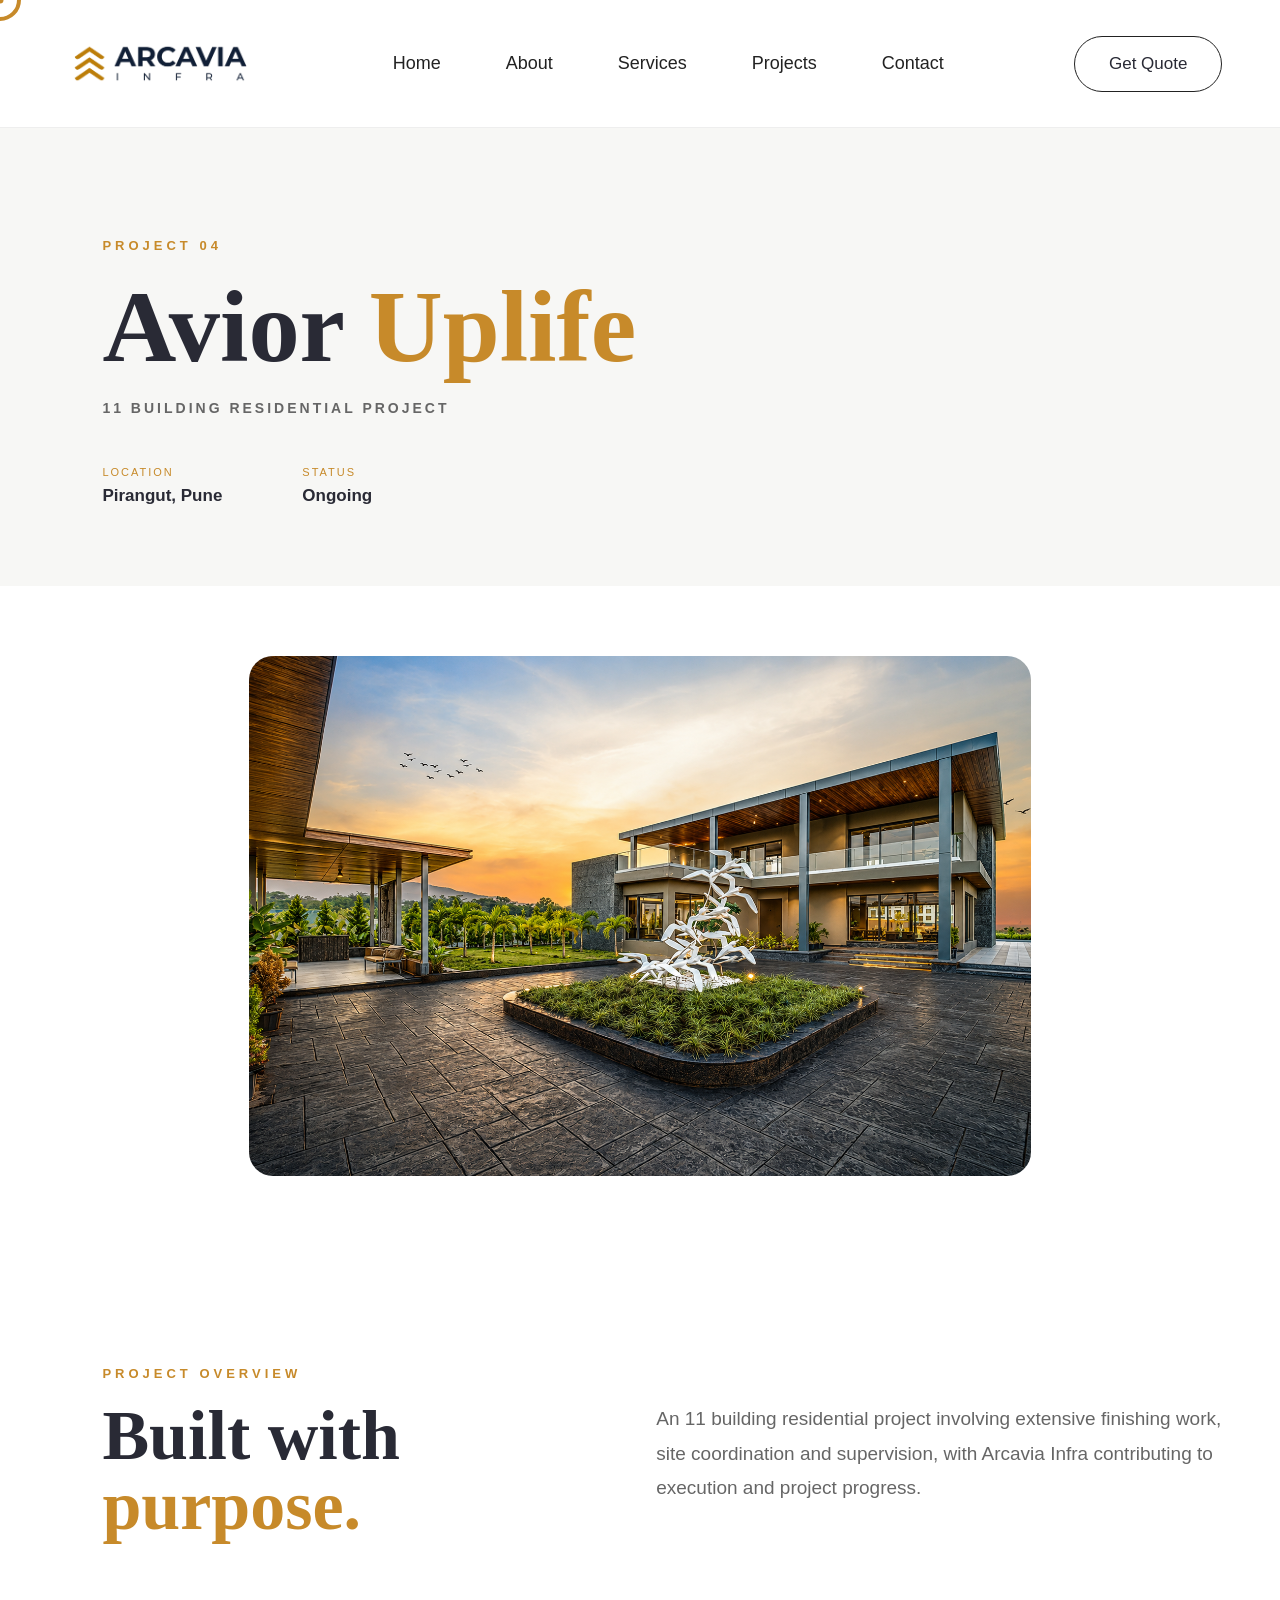
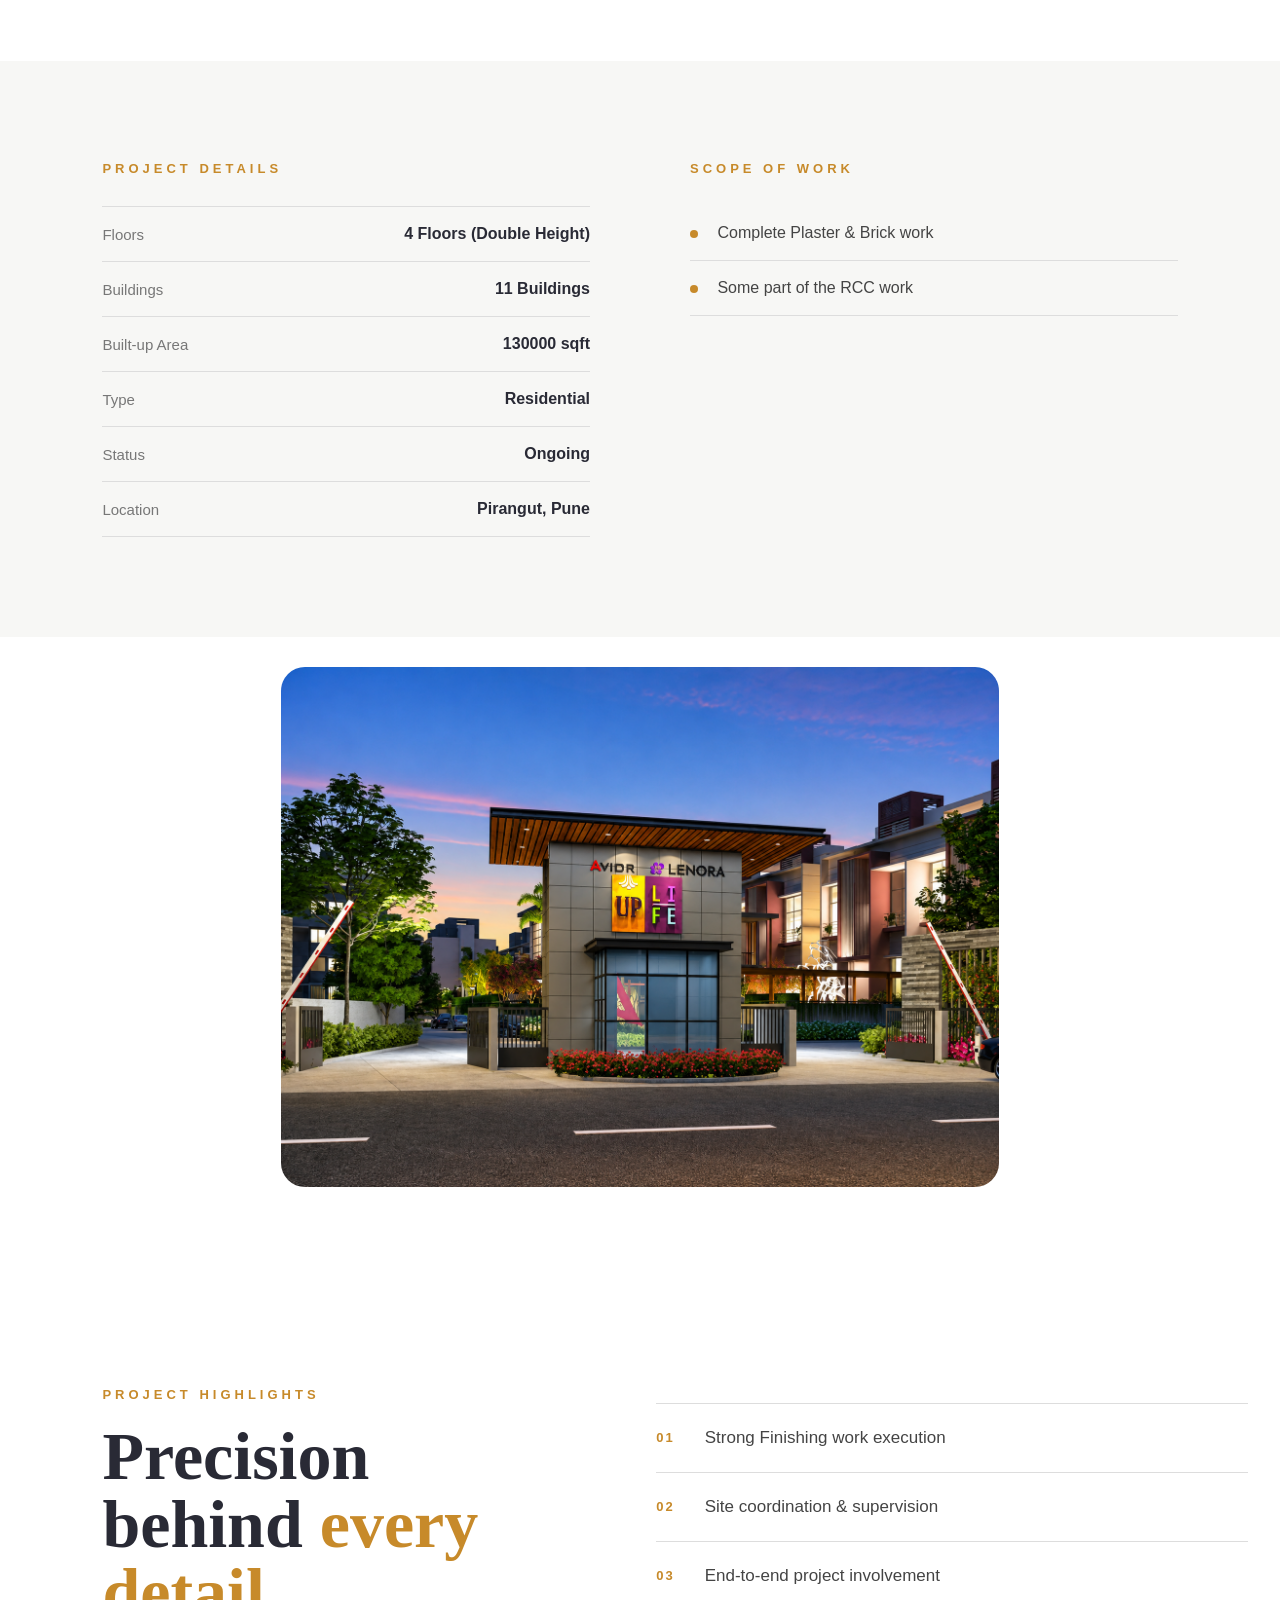
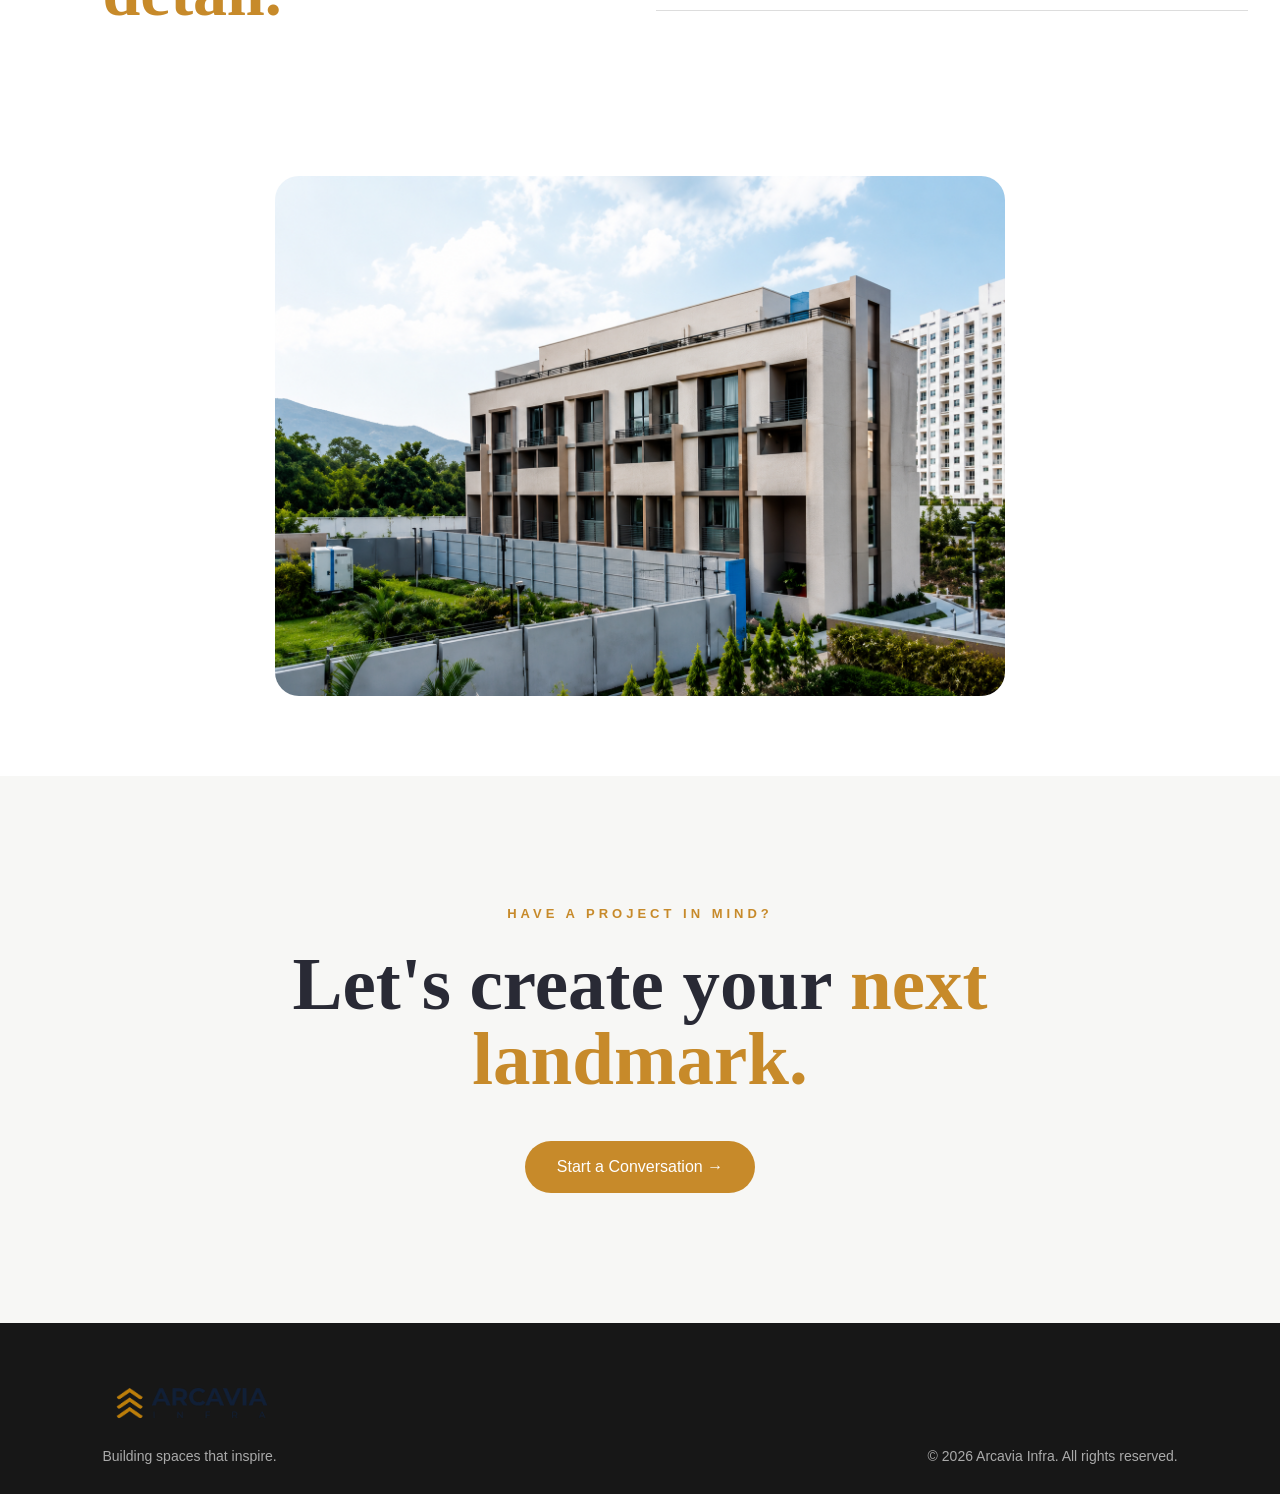
==== commit 0654a914: "Final" ====
--- a/avioruplife.html
+++ b/avioruplife.html
@@ -429,7 +429,7 @@
     <div class="project-image-wrapper">
 
         <img
-            src="Assets/Images/AviorUplife2.png"
+            src="Assets/Images/Avioruplife2.png"
             alt="Avior Uplife construction view"
         >
 
@@ -532,7 +532,7 @@
     <div class="project-image-wrapper">
 
         <img
-            src="Assets/Images/AviorUplife3.png"
+            src="Assets/Images/Avioruplife3.png"
             alt="Avior Uplife development"
         >
 
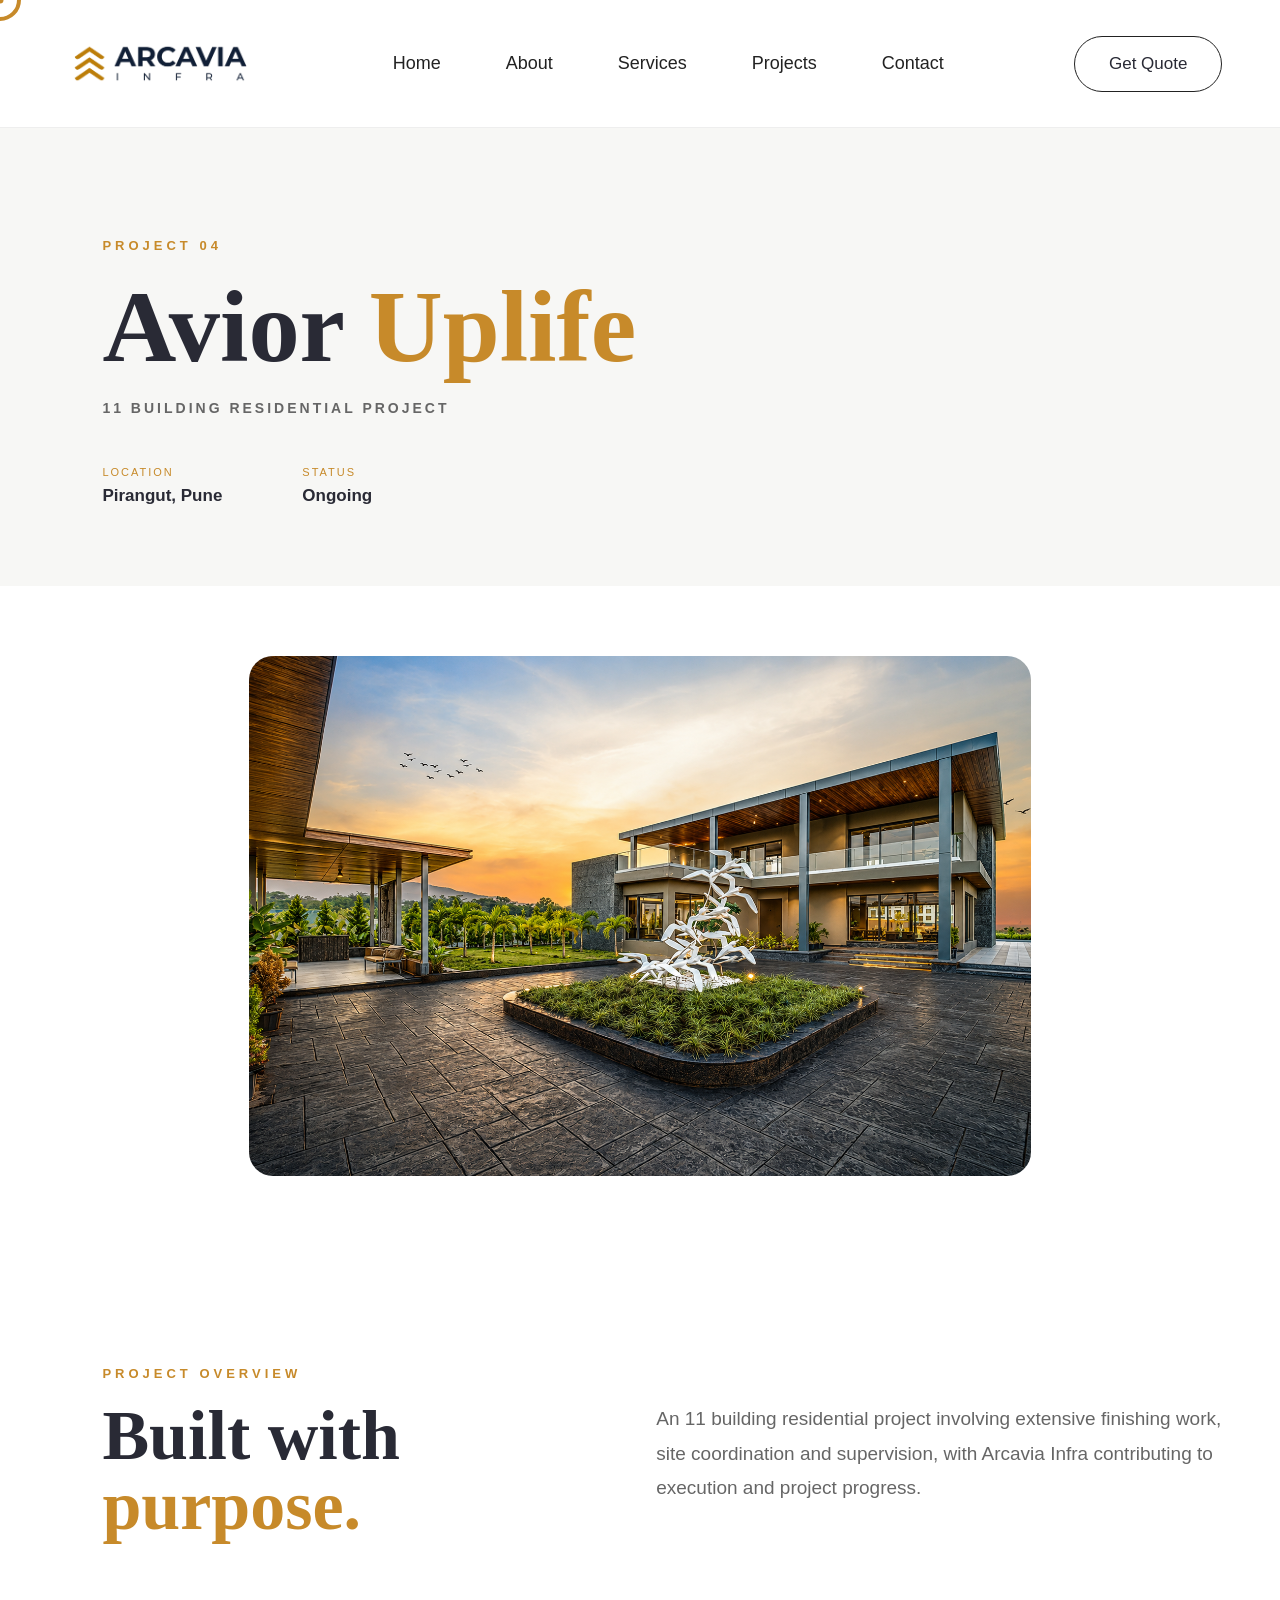
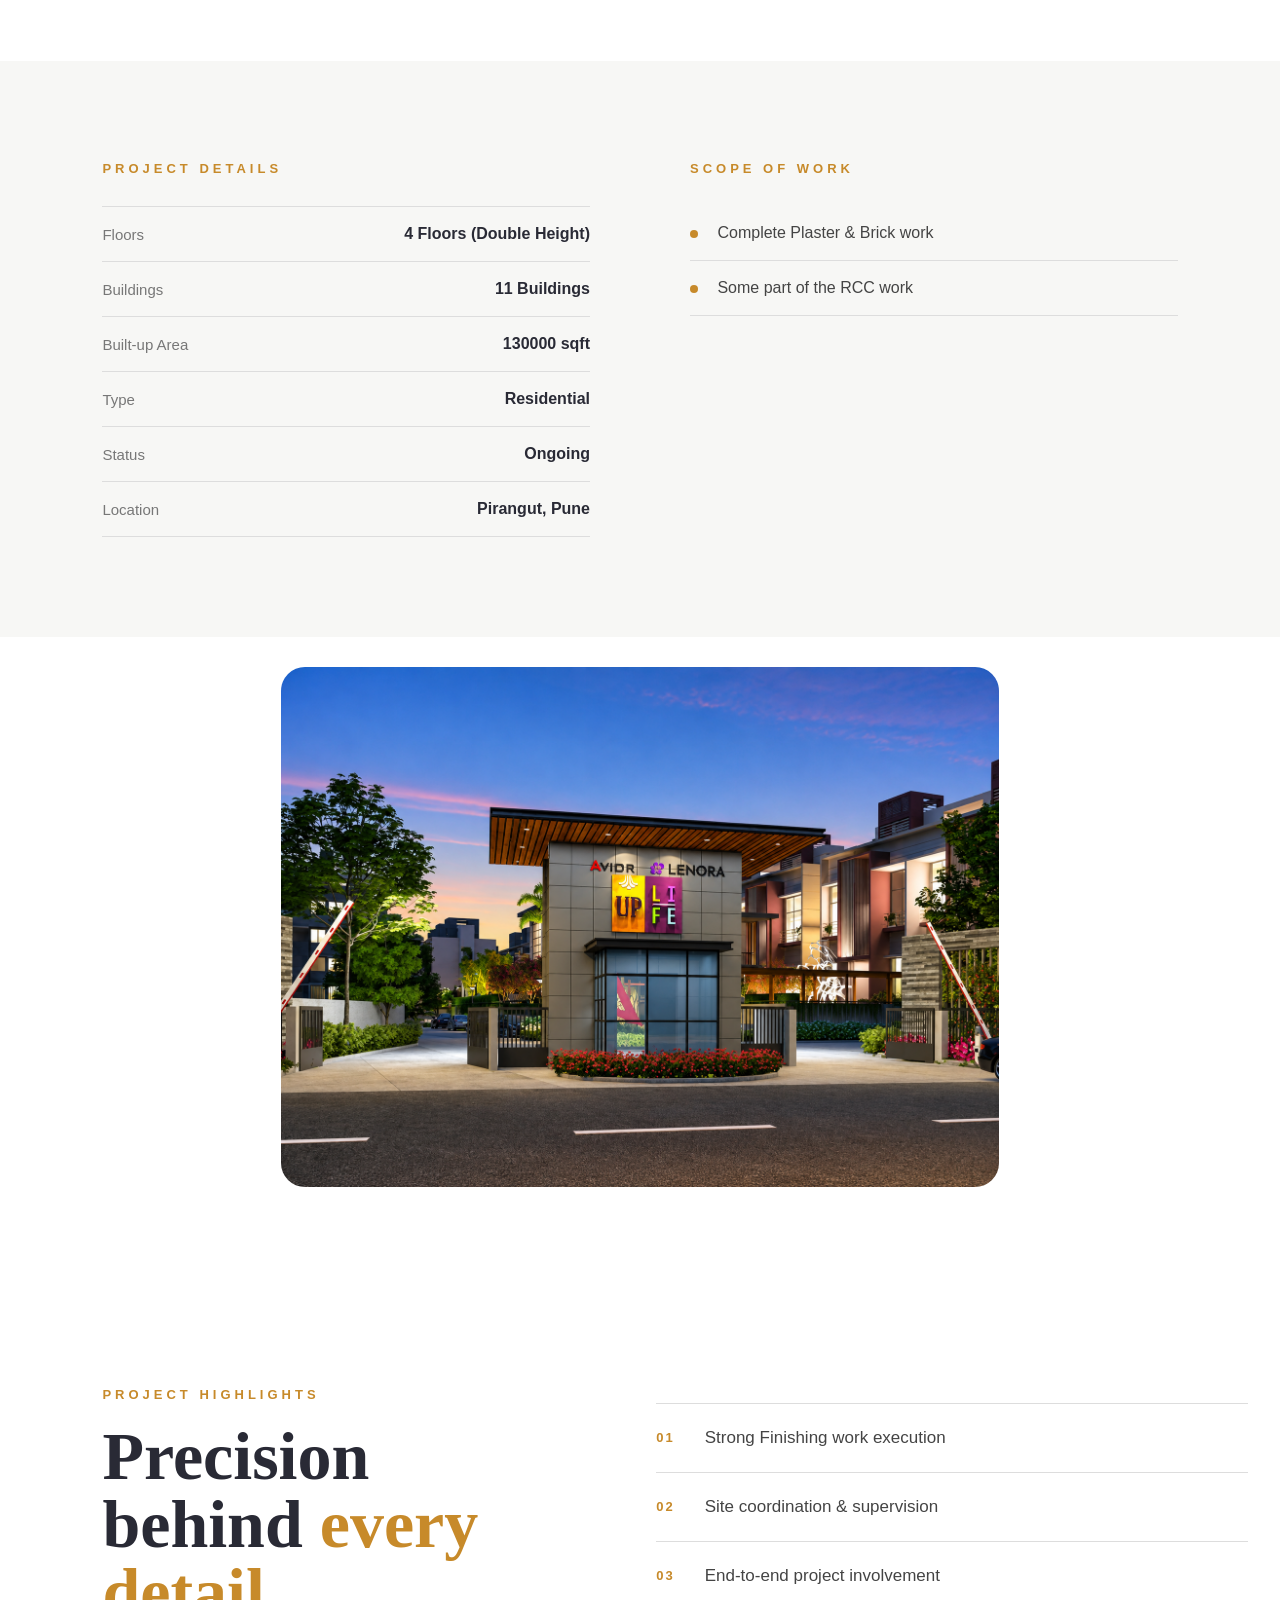
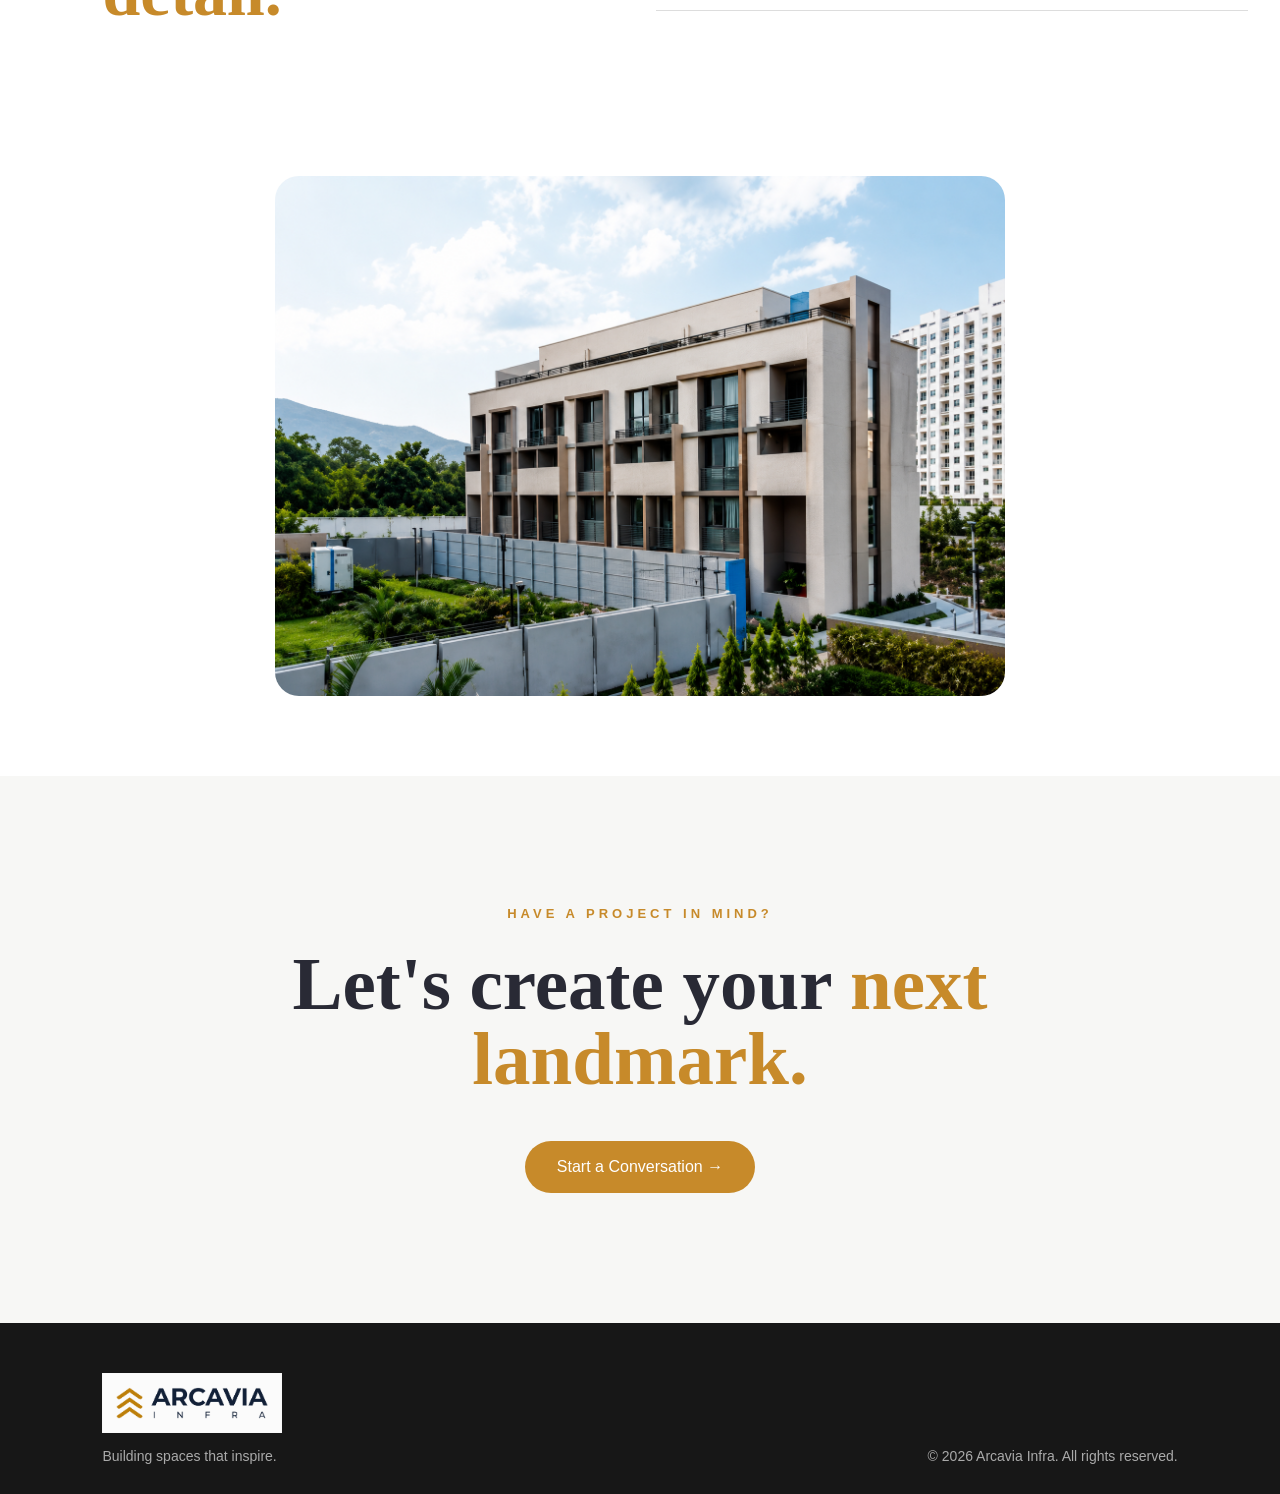
==== commit d8e87979: "Footer logo" ====
--- a/avioruplife.html
+++ b/avioruplife.html
@@ -564,7 +564,7 @@
 
 
     <a
-        href="index.html#contact"
+        href="https://wa.me/919607046753"
         class="primary-button"
     >
 
@@ -588,7 +588,7 @@
     <div class="footer-left">
 
         <img
-            src="Assets/Images/logo.png"
+            src="Assets/Images/logo3.png"
             alt="Arcavia Infra"
         >
 
--- a/Css/avioruplife.css
+++ b/Css/avioruplife.css
@@ -127,6 +127,74 @@
         height: 68px;
 
         background: rgba(199, 138, 42, 0.12);
+
+    }
+
+}
+
+/* MOBILE / TABLET TOUCH CURSOR */
+
+@media (max-width: 992px){
+
+    .cursor{
+
+        position:fixed;
+
+        width:38px;
+        height:38px;
+
+        border:3px solid #C78A2A;
+
+        border-radius:50%;
+
+        pointer-events:none;
+
+        z-index:99999;
+
+        transform:translate(-50%, -50%);
+
+        opacity:0;
+
+        transition:
+            opacity .25s ease,
+            width .2s ease,
+            height .2s ease,
+            background .2s ease;
+
+    }
+
+    .cursor-dot{
+
+        position:fixed;
+
+        width:6px;
+        height:6px;
+
+        background:#C78A2A;
+
+        border-radius:50%;
+
+        pointer-events:none;
+
+        z-index:100000;
+
+        transform:translate(-50%, -50%);
+
+        opacity:0;
+
+        transition:opacity .2s ease;
+
+    }
+
+    .cursor.touch-active{
+
+        opacity:1;
+
+    }
+
+    .cursor-dot.touch-active{
+
+        opacity:1;
 
     }
 
